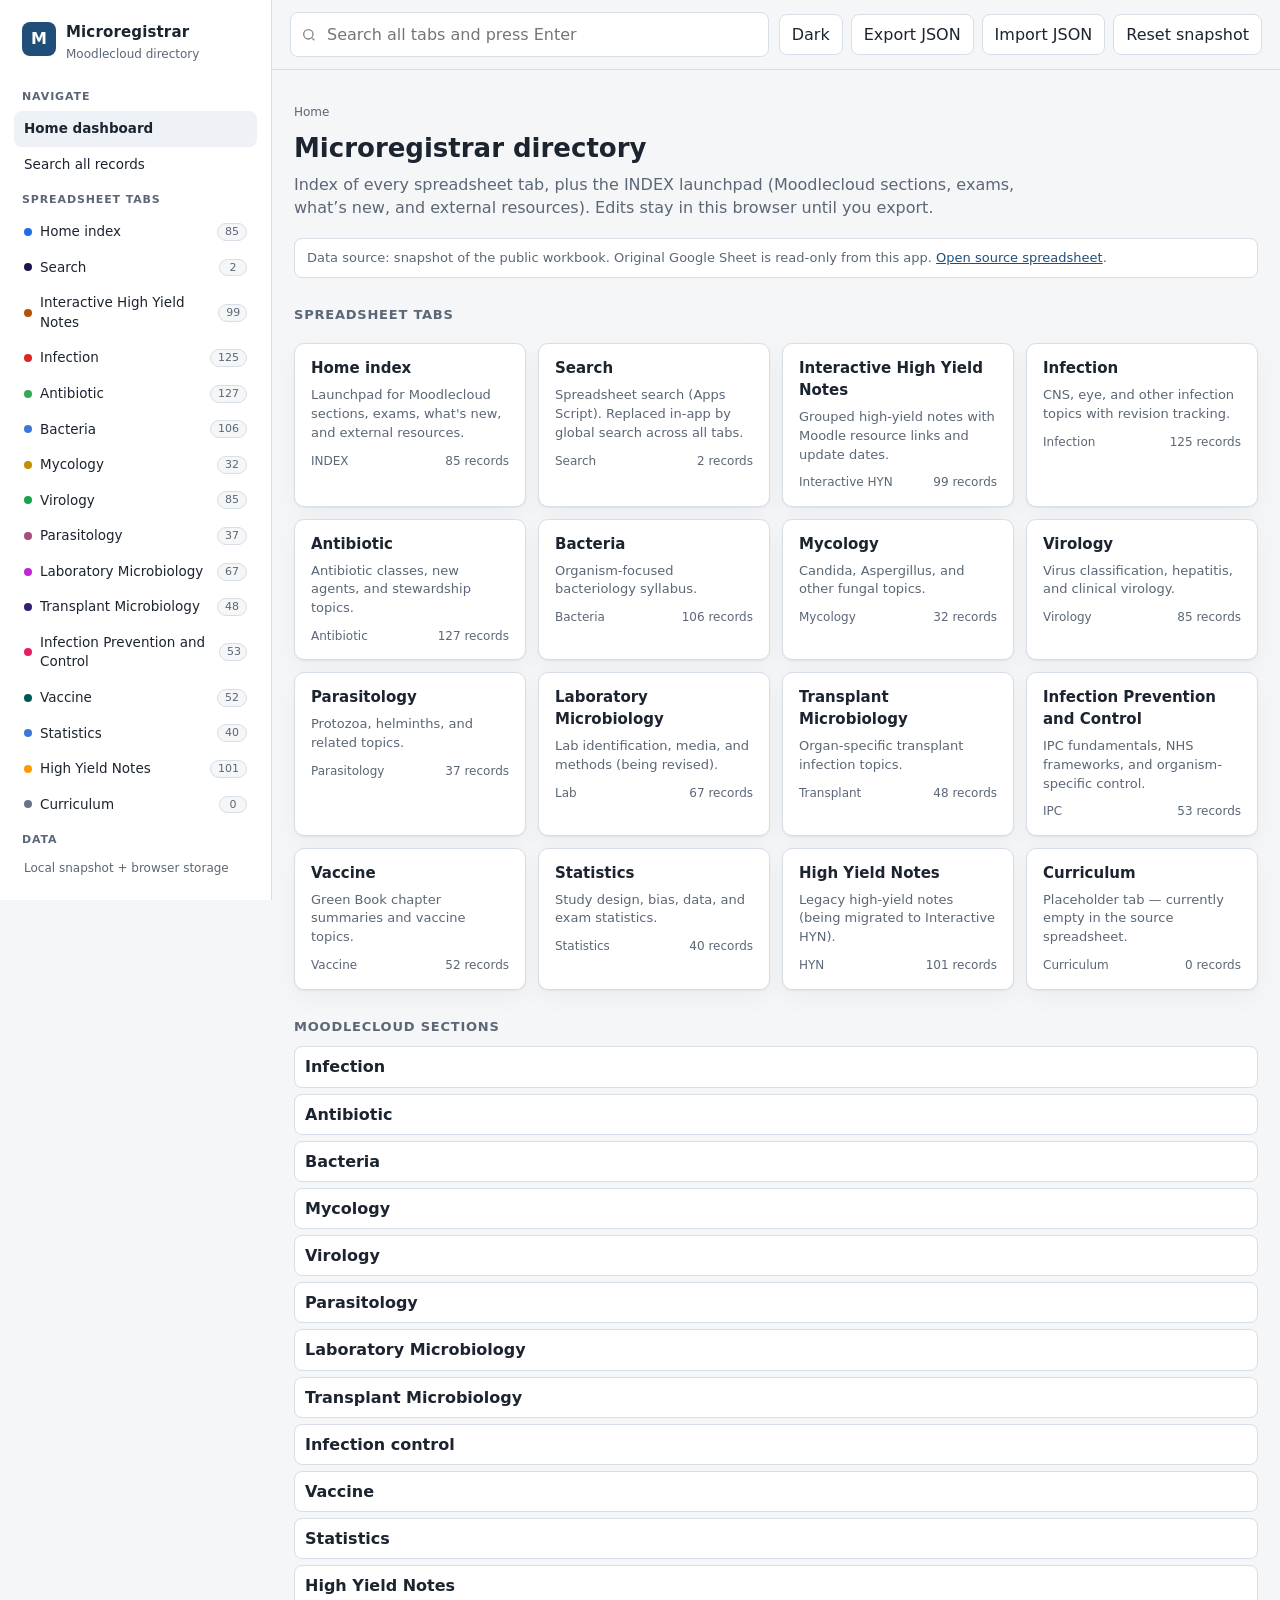
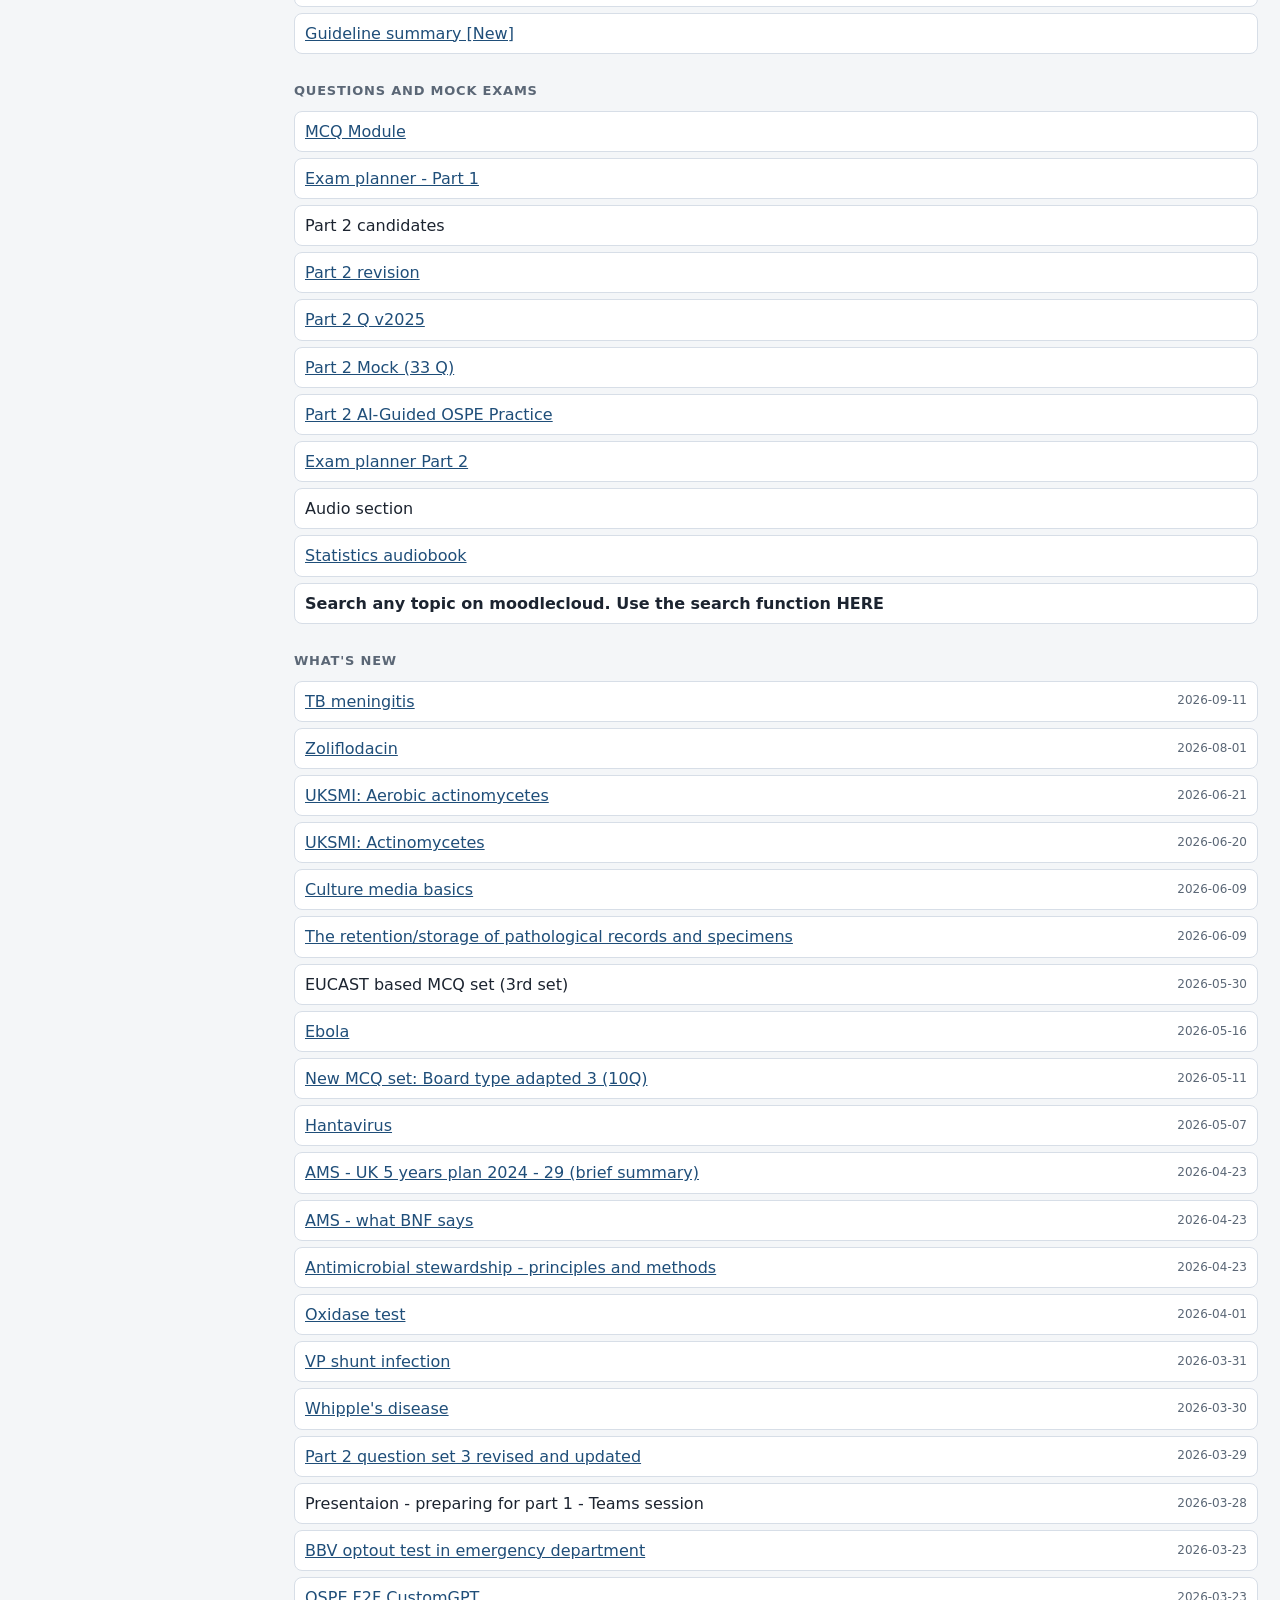
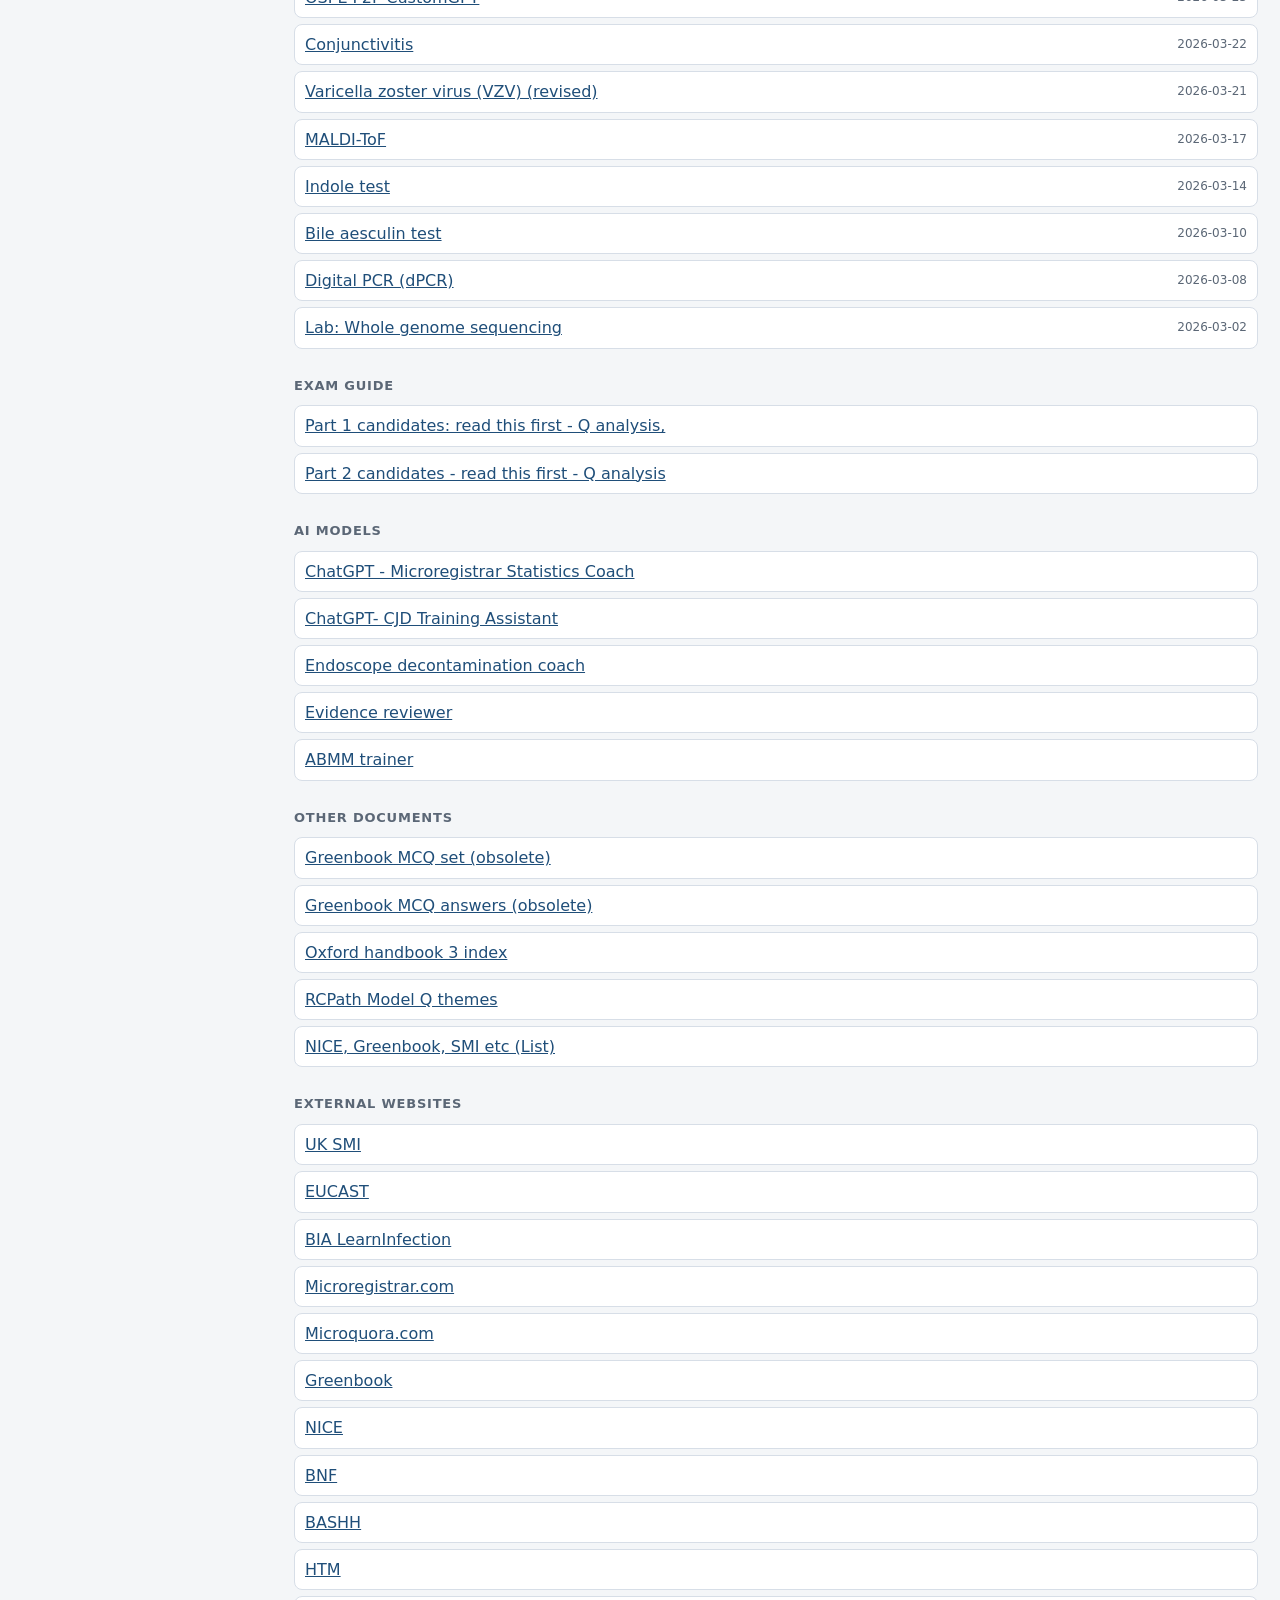
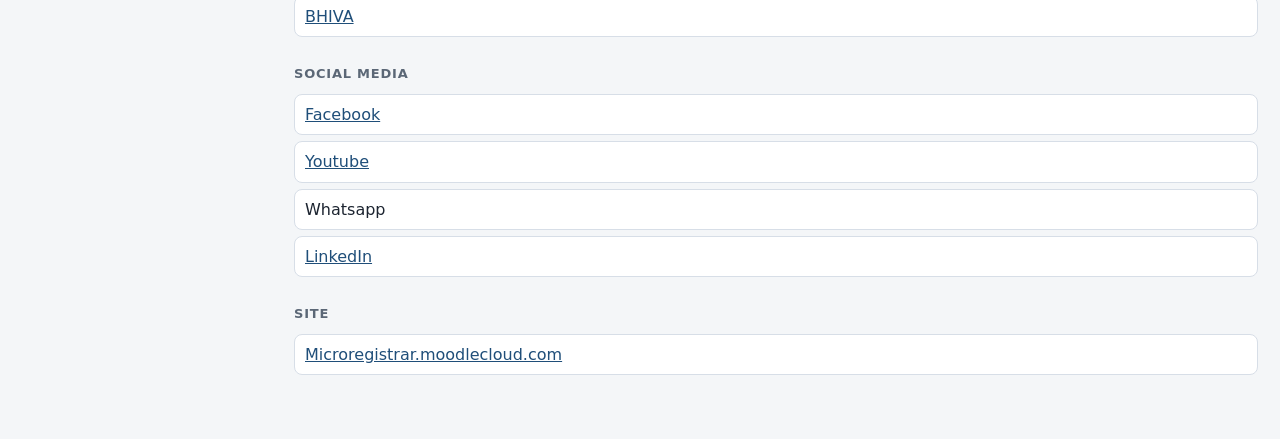
==== index.html @ b881b260 "Add static directory app from the Moodlecloud spreadsheet Snapshot all 16 public sheet tabs into loc" ====
<!DOCTYPE html>
<html lang="en">
<head>
  <meta charset="utf-8">
  <meta name="viewport" content="width=device-width, initial-scale=1">
  <title>Microregistrar directory</title>
  <link rel="stylesheet" href="assets/app.css">
</head>
<body>
  <div class="overlay" id="nav-overlay"></div>
  <div class="app">
    <aside class="sidebar" id="sidebar">
      <a class="brand" href="#/">
        <div class="brand-mark">M</div>
        <div>
          <h1>Microregistrar</h1>
          <p>Moodlecloud directory</p>
        </div>
      </a>
      <div class="nav-label">Navigate</div>
      <nav class="nav">
        <a href="#/">Home dashboard</a>
        <a href="#/search">Search all records</a>
      </nav>
      <div class="nav-label">Spreadsheet tabs</div>
      <nav class="nav" id="nav"></nav>
      <div class="nav-label">Data</div>
      <p class="small muted" style="padding:0 10px" id="source-label">Local snapshot</p>
    </aside>
    <div class="main">
      <header class="topbar">
        <button class="btn icon-btn menu-btn" id="menu-btn" type="button" aria-label="Open menu">Menu</button>
        <div class="search-wrap">
          <svg width="16" height="16" viewBox="0 0 24 24" fill="none" stroke="currentColor" stroke-width="2" aria-hidden="true"><circle cx="11" cy="11" r="7"/><path d="M20 20l-3-3"/></svg>
          <input id="global-search" type="search" placeholder="Search all tabs and press Enter">
        </div>
        <div class="top-actions">
          <button class="btn" id="theme-btn" type="button">Dark</button>
          <button class="btn" id="export-json" type="button">Export JSON</button>
          <button class="btn" id="import-json" type="button">Import JSON</button>
          <button class="btn" id="reset-data" type="button">Reset snapshot</button>
        </div>
      </header>
      <main class="content" id="view">
        <div class="state"><h3>Loading directory…</h3><p>Reading the local workbook snapshot.</p></div>
      </main>
    </div>
  </div>
  <div id="modal-root"></div>
  <div class="toast" id="toast" hidden></div>
  <input id="file-json" type="file" accept="application/json,.json" hidden>
  <input id="file-csv" type="file" accept="text/csv,.csv" hidden>

  <script>
    window.APP_CONFIG = {
      dataSource: "local",
      spreadsheetId: "1XzlEPyzUM3ljxjzMrxpXLH-Pu_xTlWGC8AtrlRzp5Zw",
      apiBase: ""
    };
  </script>
  <script src="data/workbook.js"></script>
  <script src="assets/data-layer.js"></script>
  <script src="assets/app.js"></script>
</body>
</html>
---- assets/app.css ----
:root {
  --bg: #f4f6f8;
  --surface: #ffffff;
  --surface-2: #eef2f6;
  --text: #1c2430;
  --muted: #5b6776;
  --border: #d7dee7;
  --accent: #1f4e79;
  --accent-2: #163a5c;
  --danger: #b42318;
  --ok: #176348;
  --shadow: 0 1px 2px rgba(16, 24, 40, 0.06), 0 8px 24px rgba(16, 24, 40, 0.04);
  --radius: 10px;
  --sidebar: 272px;
  --font: "Segoe UI", "Helvetica Neue", system-ui, -apple-system, sans-serif;
}

[data-theme="dark"] {
  --bg: #0f141a;
  --surface: #171e27;
  --surface-2: #202936;
  --text: #e8eef5;
  --muted: #9aa8b8;
  --border: #2c3848;
  --accent: #7eb6e6;
  --accent-2: #9ec7ec;
  --danger: #f97066;
  --ok: #75d0a6;
  --shadow: 0 1px 2px rgba(0, 0, 0, 0.35);
}

* { box-sizing: border-box; }
html, body { margin: 0; min-height: 100%; }
body {
  font-family: var(--font);
  background: var(--bg);
  color: var(--text);
  line-height: 1.45;
}

a { color: var(--accent); }
button, input, select, textarea { font: inherit; }

.app {
  display: grid;
  grid-template-columns: var(--sidebar) 1fr;
  min-height: 100vh;
}

.sidebar {
  background: var(--surface);
  border-right: 1px solid var(--border);
  padding: 18px 14px 28px;
  position: sticky;
  top: 0;
  height: 100vh;
  overflow: auto;
}

.brand {
  display: flex;
  gap: 10px;
  align-items: flex-start;
  padding: 4px 8px 16px;
  text-decoration: none;
  color: inherit;
}
.brand-mark {
  width: 34px;
  height: 34px;
  border-radius: 8px;
  background: var(--accent);
  color: #fff;
  display: grid;
  place-items: center;
  font-weight: 700;
  flex: none;
}
[data-theme="dark"] .brand-mark { color: #0f141a; }
.brand h1 { margin: 0; font-size: 15px; letter-spacing: 0.01em; }
.brand p { margin: 2px 0 0; font-size: 12px; color: var(--muted); }

.nav-label {
  margin: 10px 8px 6px;
  font-size: 11px;
  font-weight: 700;
  letter-spacing: 0.08em;
  text-transform: uppercase;
  color: var(--muted);
}

.nav a {
  display: flex;
  align-items: center;
  justify-content: space-between;
  gap: 8px;
  padding: 8px 10px;
  border-radius: 8px;
  text-decoration: none;
  color: inherit;
  font-size: 13.5px;
}
.nav a:hover { background: var(--surface-2); }
.nav a.active { background: var(--surface-2); font-weight: 650; }
.nav .count {
  color: var(--muted);
  font-size: 11px;
  background: var(--bg);
  border: 1px solid var(--border);
  border-radius: 999px;
  padding: 0 7px;
  min-width: 28px;
  text-align: center;
}
.dot {
  width: 8px;
  height: 8px;
  border-radius: 50%;
  flex: none;
  margin-right: 8px;
}

.main { min-width: 0; }
.topbar {
  position: sticky;
  top: 0;
  z-index: 20;
  background: color-mix(in srgb, var(--bg) 86%, transparent);
  backdrop-filter: blur(10px);
  border-bottom: 1px solid var(--border);
  display: flex;
  gap: 10px;
  align-items: center;
  padding: 12px 18px;
}
.search-wrap { flex: 1; min-width: 0; position: relative; }
.search-wrap input {
  width: 100%;
  border: 1px solid var(--border);
  background: var(--surface);
  color: inherit;
  border-radius: 8px;
  padding: 10px 12px 10px 36px;
}
.search-wrap svg {
  position: absolute;
  left: 11px;
  top: 50%;
  transform: translateY(-50%);
  opacity: 0.55;
}
.top-actions { display: flex; gap: 8px; flex-wrap: wrap; }

.btn {
  border: 1px solid var(--border);
  background: var(--surface);
  color: inherit;
  border-radius: 8px;
  padding: 8px 12px;
  cursor: pointer;
  text-decoration: none;
  display: inline-flex;
  align-items: center;
  gap: 6px;
  white-space: nowrap;
}
.btn:hover { background: var(--surface-2); }
.btn-primary { background: var(--accent); border-color: transparent; color: #fff; }
[data-theme="dark"] .btn-primary { color: #0f141a; }
.btn-primary:hover { background: var(--accent-2); }
.btn-danger { color: var(--danger); border-color: color-mix(in srgb, var(--danger) 35%, var(--border)); }
.btn-ghost { background: transparent; }
.icon-btn { padding: 8px; }

.content { padding: 22px 22px 64px; max-width: 1280px; }

.page-head { margin-bottom: 18px; }
.page-head h2 { margin: 0 0 6px; font-size: 26px; font-weight: 650; }
.lede { margin: 0; color: var(--muted); max-width: 72ch; }
.crumb { font-size: 12px; color: var(--muted); margin-bottom: 8px; }
.crumb a { color: inherit; }

.grid-cards {
  display: grid;
  grid-template-columns: repeat(auto-fill, minmax(230px, 1fr));
  gap: 12px;
  margin: 18px 0 28px;
}
.card {
  background: var(--surface);
  border: 1px solid var(--border);
  border-radius: var(--radius);
  box-shadow: var(--shadow);
  padding: 14px 16px;
  text-decoration: none;
  color: inherit;
  display: block;
}
.card:hover { border-color: color-mix(in srgb, var(--accent) 45%, var(--border)); }
.card h3 { margin: 0 0 6px; font-size: 15px; }
.card p { margin: 0; color: var(--muted); font-size: 13px; }
.card .meta { margin-top: 10px; font-size: 12px; color: var(--muted); display: flex; justify-content: space-between; }

.section-title {
  margin: 28px 0 10px;
  font-size: 13px;
  font-weight: 700;
  letter-spacing: 0.06em;
  text-transform: uppercase;
  color: var(--muted);
}

.link-list { display: grid; gap: 6px; }
.link-row {
  display: grid;
  grid-template-columns: 1fr auto;
  gap: 10px;
  align-items: center;
  background: var(--surface);
  border: 1px solid var(--border);
  border-radius: 8px;
  padding: 8px 10px;
}
.link-row a.title { color: inherit; text-decoration: none; font-weight: 600; }
.link-row a.title:hover { color: var(--accent); }
.muted { color: var(--muted); }
.small { font-size: 12px; }

.toolbar {
  display: flex;
  flex-wrap: wrap;
  gap: 8px;
  align-items: center;
  margin-bottom: 12px;
}
.toolbar select, .toolbar input[type="search"] {
  border: 1px solid var(--border);
  background: var(--surface);
  color: inherit;
  border-radius: 8px;
  padding: 8px 10px;
}

.table-wrap {
  background: var(--surface);
  border: 1px solid var(--border);
  border-radius: var(--radius);
  overflow: auto;
  box-shadow: var(--shadow);
}
table { width: 100%; border-collapse: collapse; min-width: 640px; }
th, td { padding: 9px 12px; border-bottom: 1px solid var(--border); text-align: left; vertical-align: top; font-size: 13.5px; }
th {
  position: sticky;
  top: 0;
  background: var(--surface-2);
  font-size: 12px;
  letter-spacing: 0.02em;
  cursor: pointer;
  white-space: nowrap;
}
tr:last-child td { border-bottom: 0; }
tr.section-row td { background: color-mix(in srgb, var(--surface-2) 80%, var(--surface)); font-weight: 650; }
.actions { display: flex; gap: 6px; white-space: nowrap; }
.ext-link { overflow-wrap: anywhere; }

.state {
  padding: 40px 16px;
  text-align: center;
  color: var(--muted);
}
.state h3 { margin: 0 0 8px; color: var(--text); }
.banner {
  border: 1px solid var(--border);
  background: var(--surface);
  border-radius: 8px;
  padding: 10px 12px;
  margin-bottom: 14px;
  font-size: 13px;
}
.banner.error { border-color: color-mix(in srgb, var(--danger) 40%, var(--border)); color: var(--danger); }
.banner.warn { color: var(--muted); }

.modal-backdrop {
  position: fixed;
  inset: 0;
  background: rgba(15, 20, 26, 0.45);
  display: grid;
  place-items: center;
  padding: 18px;
  z-index: 50;
}
.modal {
  background: var(--surface);
  color: var(--text);
  width: min(640px, 100%);
  max-height: 90vh;
  overflow: auto;
  border-radius: 12px;
  border: 1px solid var(--border);
  box-shadow: var(--shadow);
  padding: 18px;
}
.modal h3 { margin: 0 0 12px; }
.form-grid { display: grid; gap: 12px; }
label span { display: block; font-size: 12px; font-weight: 650; margin-bottom: 4px; }
input[type="text"], input[type="url"], input[type="date"], select, textarea {
  width: 100%;
  border: 1px solid var(--border);
  background: var(--bg);
  color: inherit;
  border-radius: 8px;
  padding: 8px 10px;
}
.check { display: flex; align-items: center; gap: 8px; }
.modal-actions { display: flex; justify-content: flex-end; gap: 8px; margin-top: 16px; }

.toast {
  position: fixed;
  right: 16px;
  bottom: 16px;
  background: var(--text);
  color: var(--bg);
  padding: 10px 14px;
  border-radius: 8px;
  z-index: 60;
  font-size: 13px;
}

.menu-btn { display: none; }
.overlay { display: none; }

@media (max-width: 900px) {
  .app { grid-template-columns: 1fr; }
  .sidebar {
    position: fixed;
    z-index: 40;
    transform: translateX(-110%);
    transition: transform 0.2s ease;
    width: min(86vw, var(--sidebar));
  }
  .sidebar.open { transform: none; }
  .menu-btn { display: inline-flex; }
  .overlay.show {
    display: block;
    position: fixed;
    inset: 0;
    background: rgba(0, 0, 0, 0.35);
    z-index: 30;
  }
  .content { padding: 16px 14px 48px; }
  .link-row { grid-template-columns: 1fr; }
}
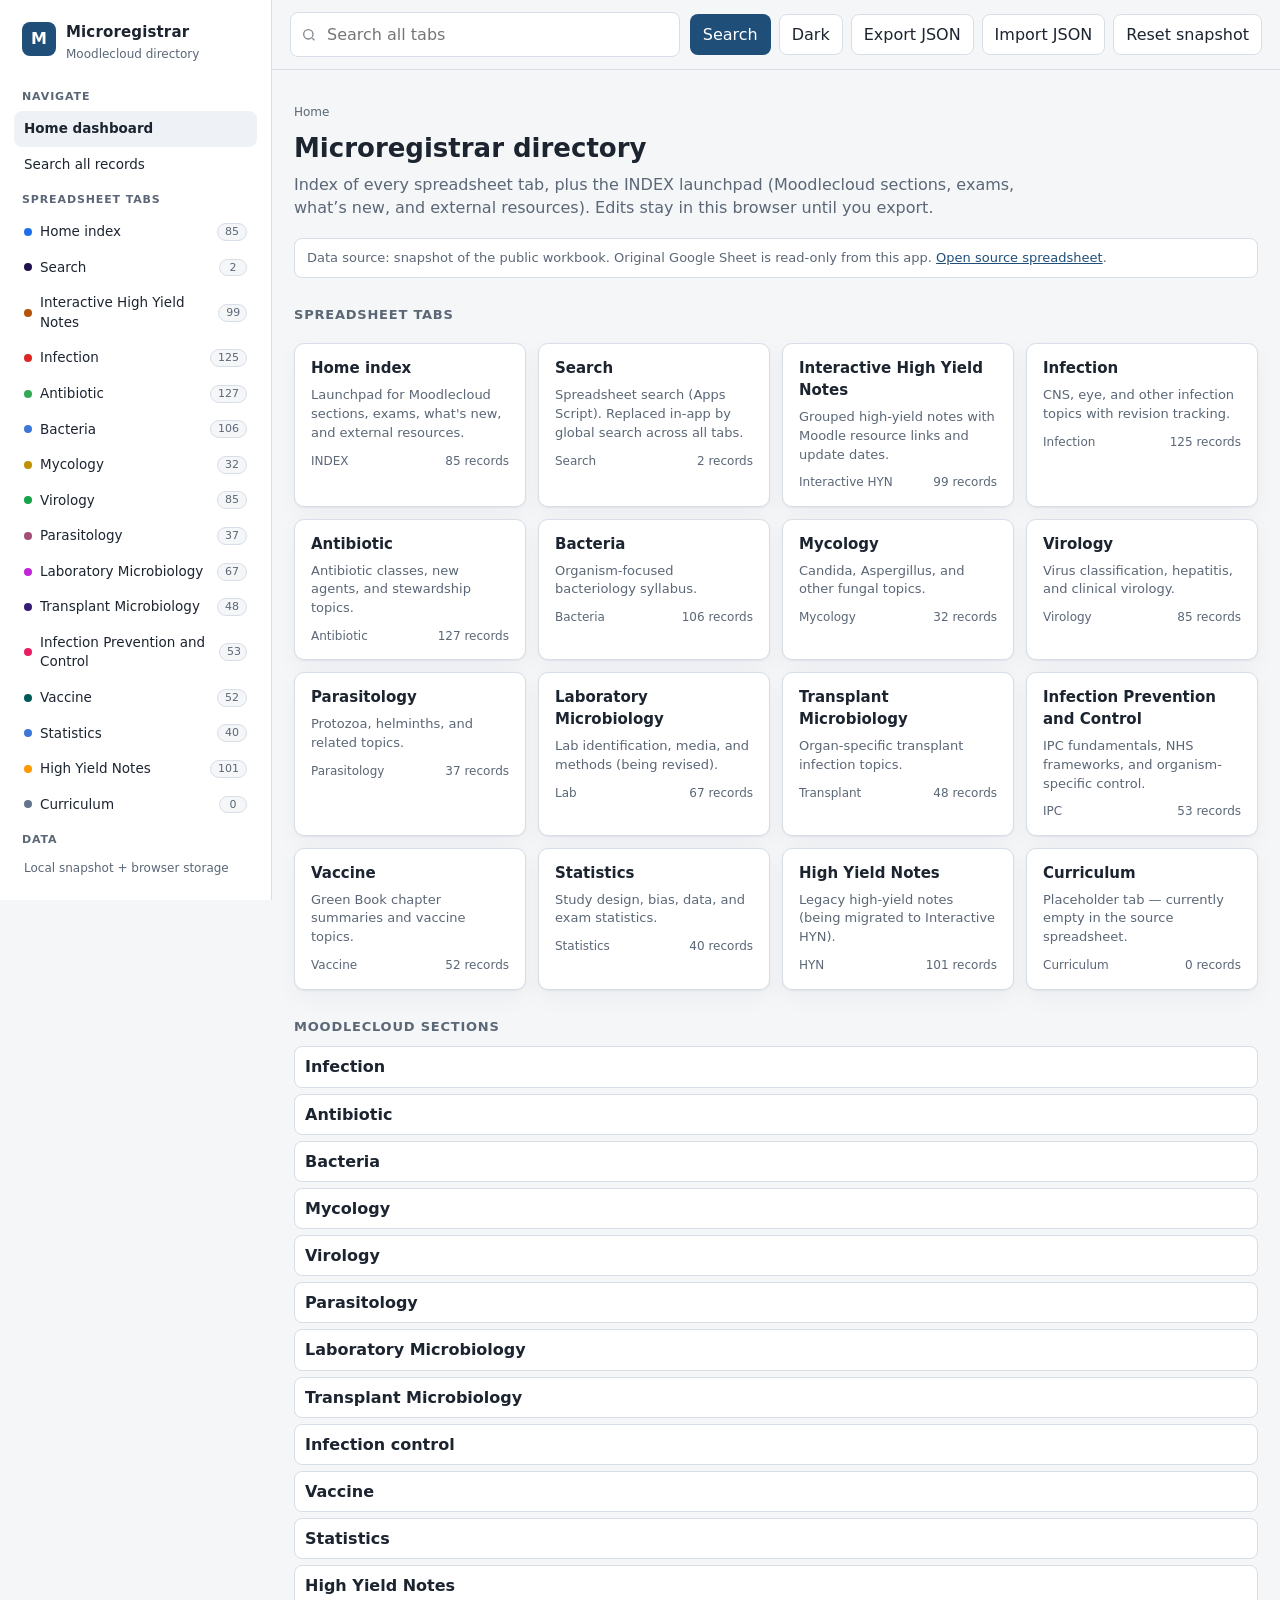
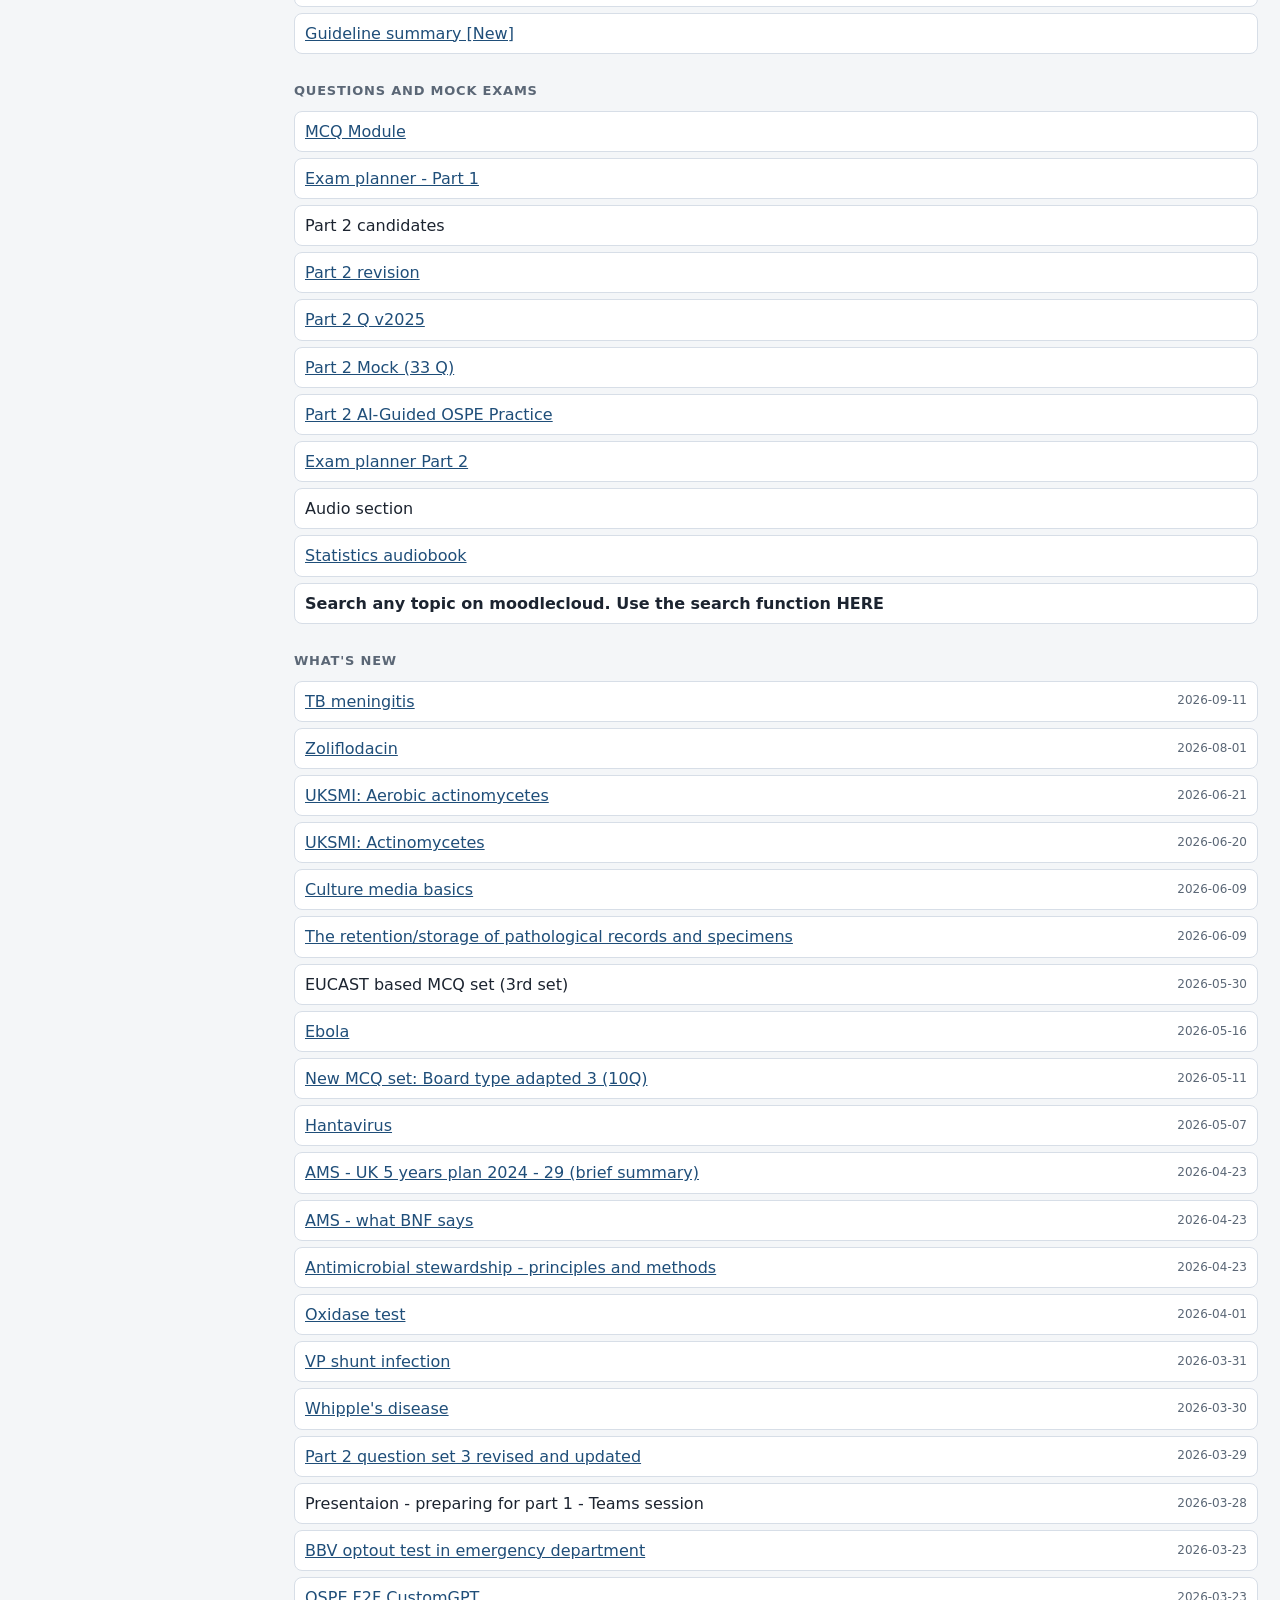
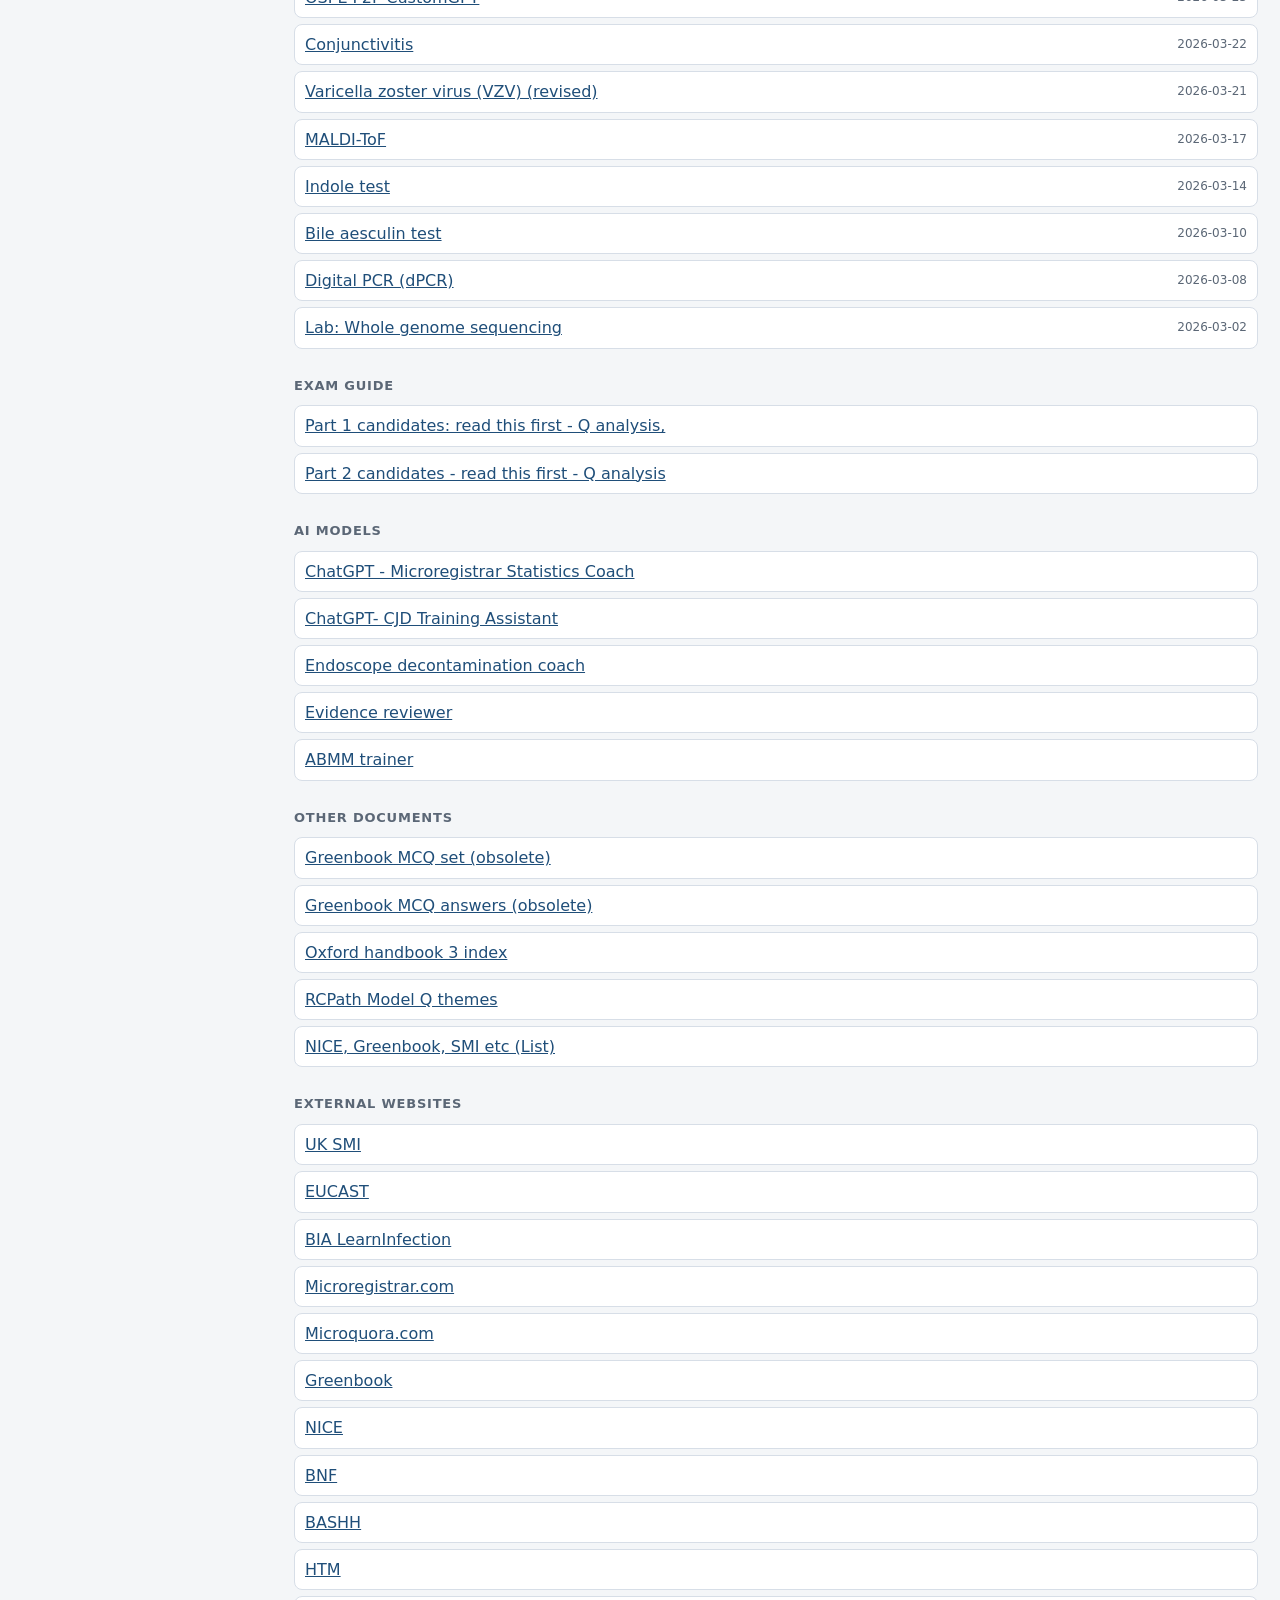
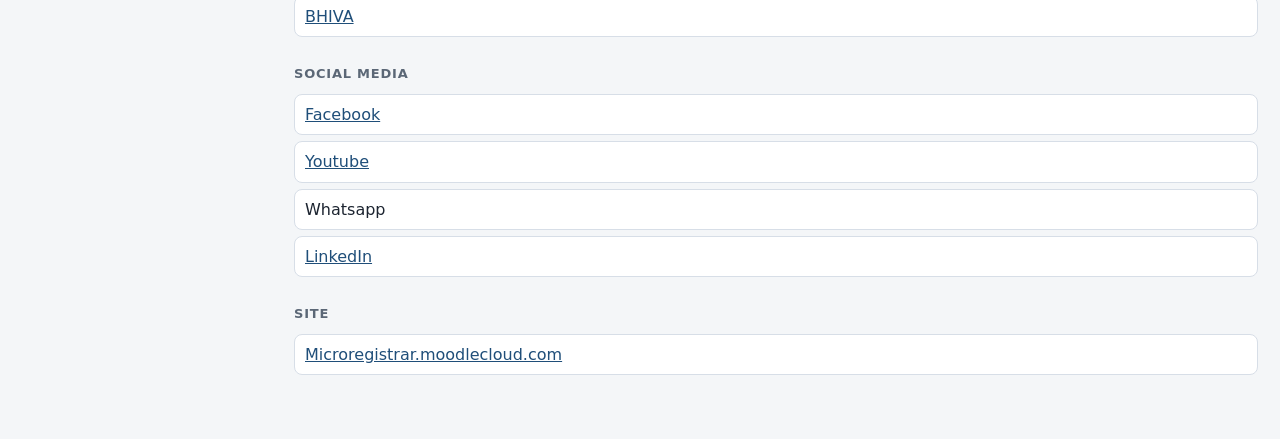
==== commit 60cb6b87: "Add an explicit search button and stable in-page search routing Keeps global search usable on mobile" ====
--- a/index.html
+++ b/index.html
@@ -32,9 +32,10 @@
         <button class="btn icon-btn menu-btn" id="menu-btn" type="button" aria-label="Open menu">Menu</button>
         <div class="search-wrap">
           <svg width="16" height="16" viewBox="0 0 24 24" fill="none" stroke="currentColor" stroke-width="2" aria-hidden="true"><circle cx="11" cy="11" r="7"/><path d="M20 20l-3-3"/></svg>
-          <input id="global-search" type="search" placeholder="Search all tabs and press Enter">
+          <input id="global-search" type="search" placeholder="Search all tabs" aria-label="Search all records">
         </div>
         <div class="top-actions">
+          <button class="btn btn-primary" id="search-btn" type="button">Search</button>
           <button class="btn" id="theme-btn" type="button">Dark</button>
           <button class="btn" id="export-json" type="button">Export JSON</button>
           <button class="btn" id="import-json" type="button">Import JSON</button>
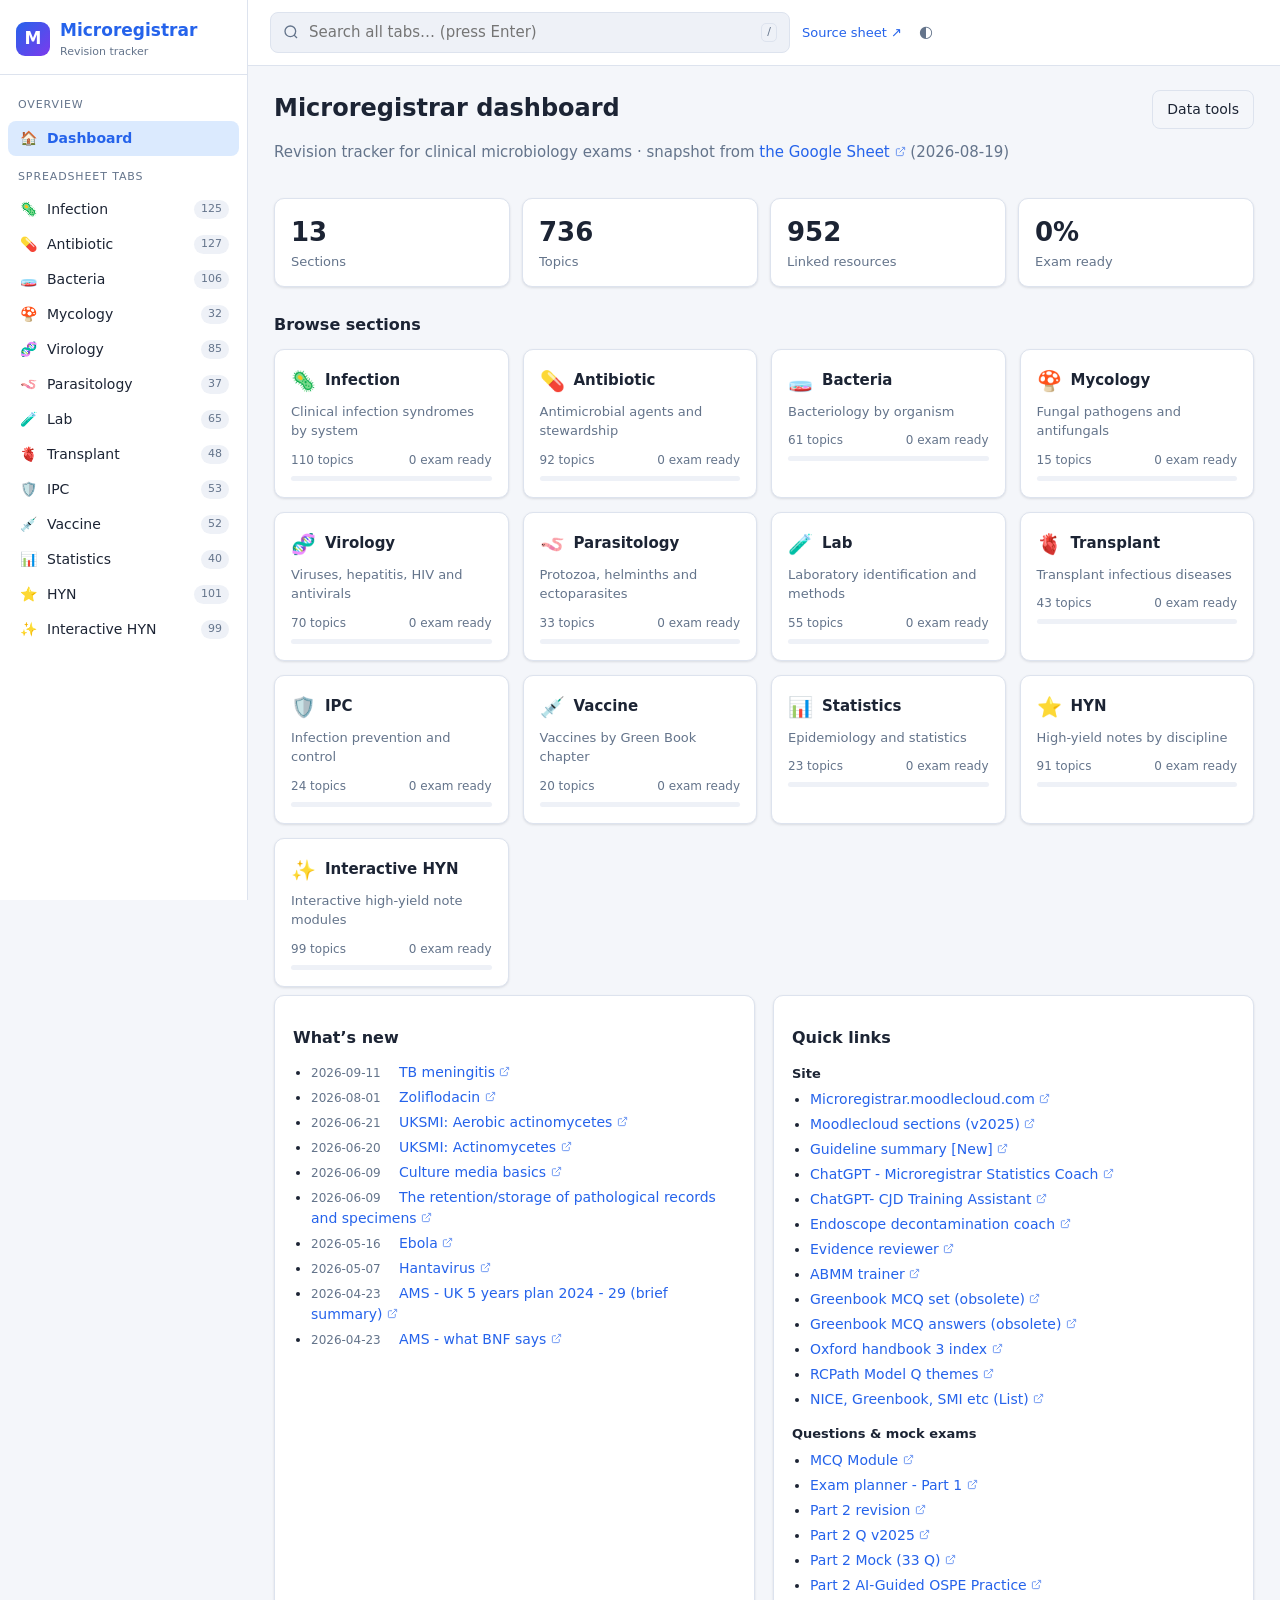
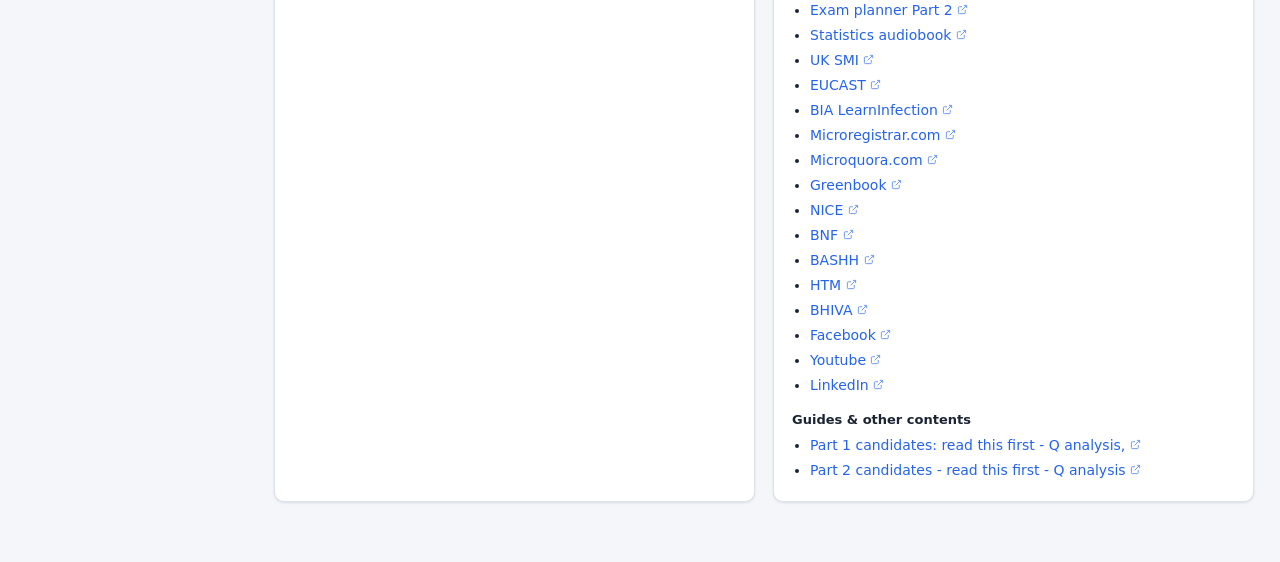
==== commit 364a0dc1: "Build Microregistrar admin web app from Google Sheet snapshot Co-authored-by: Suryabrata Banerjee <d" ====
--- a/index.html
+++ b/index.html
@@ -1,66 +1,65 @@
 <!DOCTYPE html>
 <html lang="en">
 <head>
-  <meta charset="utf-8">
-  <meta name="viewport" content="width=device-width, initial-scale=1">
-  <title>Microregistrar directory</title>
-  <link rel="stylesheet" href="assets/app.css">
+  <meta charset="UTF-8">
+  <meta name="viewport" content="width=device-width, initial-scale=1.0">
+  <title>Microregistrar — Revision Tracker</title>
+  <meta name="description" content="Admin dashboard for the Microregistrar clinical microbiology revision spreadsheet.">
+  <link rel="icon" href="data:image/svg+xml,<svg xmlns='http://www.w3.org/2000/svg' viewBox='0 0 100 100'><text y='.9em' font-size='90'>🦠</text></svg>">
+  <link rel="stylesheet" href="assets/styles.css">
 </head>
 <body>
-  <div class="overlay" id="nav-overlay"></div>
   <div class="app">
     <aside class="sidebar" id="sidebar">
       <a class="brand" href="#/">
-        <div class="brand-mark">M</div>
-        <div>
-          <h1>Microregistrar</h1>
-          <p>Moodlecloud directory</p>
+        <span class="brand-logo">M</span>
+        <span>Microregistrar<small>Revision tracker</small></span>
+      </a>
+      <nav class="nav">
+        <div class="nav-title">Overview</div>
+        <a class="nav-link" href="#/"><span class="nav-ico">🏠</span>Dashboard</a>
+        <div class="nav-title">Spreadsheet tabs</div>
+        <div id="nav-tabs"><!-- populated from data --></div>
+      </nav>
+    </aside>
+
+    <div class="content">
+      <header class="topbar">
+        <button class="icon-btn" id="btn-menu" aria-label="Toggle menu">
+          <svg viewBox="0 0 24 24" width="20" height="20" fill="none" stroke="currentColor" stroke-width="2"><path d="M3 6h18M3 12h18M3 18h18"/></svg>
+        </button>
+        <div class="search-wrap">
+          <svg viewBox="0 0 24 24" width="16" height="16" fill="none" stroke="currentColor" stroke-width="2"><circle cx="11" cy="11" r="8"/><path d="m21 21-4.3-4.3"/></svg>
+          <input id="global-search" type="search" placeholder="Search all tabs… (press Enter)" aria-label="Search all records">
+          <span class="kbd-hint">/</span>
         </div>
-      </a>
-      <div class="nav-label">Navigate</div>
-      <nav class="nav">
-        <a href="#/">Home dashboard</a>
-        <a href="#/search">Search all records</a>
-      </nav>
-      <div class="nav-label">Spreadsheet tabs</div>
-      <nav class="nav" id="nav"></nav>
-      <div class="nav-label">Data</div>
-      <p class="small muted" style="padding:0 10px" id="source-label">Local snapshot</p>
-    </aside>
-    <div class="main">
-      <header class="topbar">
-        <button class="btn icon-btn menu-btn" id="menu-btn" type="button" aria-label="Open menu">Menu</button>
-        <div class="search-wrap">
-          <svg width="16" height="16" viewBox="0 0 24 24" fill="none" stroke="currentColor" stroke-width="2" aria-hidden="true"><circle cx="11" cy="11" r="7"/><path d="M20 20l-3-3"/></svg>
-          <input id="global-search" type="search" placeholder="Search all tabs" aria-label="Search all records">
-        </div>
-        <div class="top-actions">
-          <button class="btn btn-primary" id="search-btn" type="button">Search</button>
-          <button class="btn" id="theme-btn" type="button">Dark</button>
-          <button class="btn" id="export-json" type="button">Export JSON</button>
-          <button class="btn" id="import-json" type="button">Import JSON</button>
-          <button class="btn" id="reset-data" type="button">Reset snapshot</button>
-        </div>
+        <a class="sheet-link" href="https://docs.google.com/spreadsheets/d/1XzlEPyzUM3ljxjzMrxpXLH-Pu_xTlWGC8AtrlRzp5Zw/edit"
+           target="_blank" rel="noopener noreferrer">Source sheet ↗</a>
+        <button class="icon-btn" id="theme-toggle" aria-label="Toggle dark mode" title="Toggle dark mode">◐</button>
       </header>
-      <main class="content" id="view">
-        <div class="state"><h3>Loading directory…</h3><p>Reading the local workbook snapshot.</p></div>
+
+      <main id="main">
+        <div class="state-box"><div class="spinner"></div><p>Loading…</p></div>
       </main>
     </div>
   </div>
-  <div id="modal-root"></div>
-  <div class="toast" id="toast" hidden></div>
-  <input id="file-json" type="file" accept="application/json,.json" hidden>
-  <input id="file-csv" type="file" accept="text/csv,.csv" hidden>
 
-  <script>
-    window.APP_CONFIG = {
-      dataSource: "local",
-      spreadsheetId: "1XzlEPyzUM3ljxjzMrxpXLH-Pu_xTlWGC8AtrlRzp5Zw",
-      apiBase: ""
-    };
-  </script>
-  <script src="data/workbook.js"></script>
-  <script src="assets/data-layer.js"></script>
+  <div class="modal-backdrop" id="modal-backdrop">
+    <div class="modal" role="dialog" aria-modal="true" aria-labelledby="modal-title">
+      <div class="modal-head">
+        <h2 id="modal-title"></h2>
+        <button class="icon-btn" data-close aria-label="Close dialog">
+          <svg viewBox="0 0 24 24" width="18" height="18" fill="none" stroke="currentColor" stroke-width="2"><path d="M18 6 6 18M6 6l12 12"/></svg>
+        </button>
+      </div>
+      <div class="modal-body" id="modal-body"></div>
+    </div>
+  </div>
+
+  <div id="toasts" aria-live="polite"></div>
+
+  <script src="assets/data.js"></script>
+  <script src="assets/store.js"></script>
   <script src="assets/app.js"></script>
 </body>
 </html>
--- a/assets/styles.css
+++ b/assets/styles.css
@@ -0,0 +1,350 @@
+/* Microregistrar admin UI — plain CSS, light/dark via [data-theme] tokens. */
+
+:root {
+  --bg: #f4f6fa;
+  --surface: #ffffff;
+  --surface-2: #eef1f7;
+  --border: #dde3ee;
+  --text: #1c2434;
+  --text-muted: #64748b;
+  --accent: #2563eb;
+  --accent-soft: #dbeafe;
+  --danger: #dc2626;
+  --danger-soft: #fee2e2;
+  --ok: #16a34a;
+  --ok-soft: #dcfce7;
+  --warn: #d97706;
+  --warn-soft: #fef3c7;
+  --shadow: 0 1px 3px rgba(16, 24, 40, .08), 0 1px 2px rgba(16, 24, 40, .04);
+  --radius: 10px;
+  --sidebar-w: 248px;
+}
+
+[data-theme="dark"] {
+  --bg: #0f1522;
+  --surface: #171f31;
+  --surface-2: #1f2940;
+  --border: #2b3650;
+  --text: #e5eaf3;
+  --text-muted: #93a0b4;
+  --accent: #60a5fa;
+  --accent-soft: #1e3a8a55;
+  --danger: #f87171;
+  --danger-soft: #7f1d1d55;
+  --ok: #4ade80;
+  --ok-soft: #14532d55;
+  --warn: #fbbf24;
+  --warn-soft: #78350f55;
+  --shadow: 0 1px 3px rgba(0, 0, 0, .4);
+}
+
+* { box-sizing: border-box; }
+html, body { height: 100%; }
+body {
+  margin: 0;
+  font: 15px/1.5 system-ui, -apple-system, "Segoe UI", Roboto, sans-serif;
+  background: var(--bg);
+  color: var(--text);
+  transition: background .2s, color .2s;
+}
+a { color: var(--accent); text-decoration: none; }
+a:hover { text-decoration: underline; }
+
+/* ---------- layout ---------- */
+.app { display: flex; min-height: 100vh; }
+
+.sidebar {
+  width: var(--sidebar-w);
+  flex-shrink: 0;
+  background: var(--surface);
+  border-right: 1px solid var(--border);
+  display: flex;
+  flex-direction: column;
+  position: sticky;
+  top: 0;
+  height: 100vh;
+  overflow-y: auto;
+}
+.brand {
+  display: flex; align-items: center; gap: 10px;
+  padding: 18px 16px 14px;
+  font-weight: 700; font-size: 17px;
+  border-bottom: 1px solid var(--border);
+}
+.brand-logo {
+  width: 34px; height: 34px; border-radius: 9px;
+  background: linear-gradient(135deg, var(--accent), #7c3aed);
+  color: #fff; display: grid; place-items: center;
+  font-size: 17px;
+}
+.brand small { display: block; font-weight: 400; font-size: 11px; color: var(--text-muted); }
+
+.nav { padding: 10px 8px 20px; display: flex; flex-direction: column; gap: 1px; }
+.nav-title {
+  font-size: 11px; text-transform: uppercase; letter-spacing: .08em;
+  color: var(--text-muted); padding: 12px 10px 6px;
+}
+.nav-link {
+  display: flex; align-items: center; gap: 9px;
+  padding: 7px 10px; border-radius: 8px;
+  color: var(--text); font-size: 14px;
+}
+.nav-link:hover { background: var(--surface-2); text-decoration: none; }
+.nav-link.active { background: var(--accent-soft); color: var(--accent); font-weight: 600; }
+.nav-ico { width: 20px; text-align: center; }
+.nav-count {
+  margin-left: auto; font-size: 11px; color: var(--text-muted);
+  background: var(--surface-2); border-radius: 20px; padding: 1px 7px;
+}
+.nav-link.active .nav-count { background: transparent; color: inherit; }
+
+.content { flex: 1; display: flex; flex-direction: column; min-width: 0; }
+
+.topbar {
+  display: flex; align-items: center; gap: 12px;
+  padding: 12px 22px;
+  background: var(--surface);
+  border-bottom: 1px solid var(--border);
+  position: sticky; top: 0; z-index: 20;
+}
+#btn-menu { display: none; }
+.search-wrap {
+  flex: 1; max-width: 520px;
+  display: flex; align-items: center; gap: 8px;
+  background: var(--surface-2);
+  border: 1px solid var(--border);
+  border-radius: 8px; padding: 7px 12px;
+  color: var(--text-muted);
+}
+.search-wrap:focus-within { border-color: var(--accent); }
+.search-wrap input {
+  flex: 1; border: 0; background: transparent; outline: 0;
+  font: inherit; color: var(--text);
+}
+.kbd-hint {
+  font-size: 11px; border: 1px solid var(--border); border-radius: 5px;
+  padding: 0 5px; color: var(--text-muted);
+}
+.sheet-link { font-size: 13px; white-space: nowrap; }
+
+#main { flex: 1; padding: 24px 26px 60px; max-width: 1200px; width: 100%; margin: 0 auto; }
+
+/* ---------- page chrome ---------- */
+.page-head {
+  display: flex; align-items: flex-start; justify-content: space-between;
+  gap: 16px; margin-bottom: 20px; flex-wrap: wrap;
+}
+.page-head h1 { margin: 0 0 4px; font-size: 24px; }
+.page-head-actions { display: flex; gap: 8px; flex-shrink: 0; }
+.crumbs { font-size: 13px; color: var(--text-muted); margin-bottom: 4px; }
+.muted { color: var(--text-muted); }
+.section-title { font-size: 16px; margin: 26px 0 12px; }
+.section-title a { color: inherit; }
+
+/* ---------- buttons ---------- */
+.btn {
+  display: inline-flex; align-items: center; gap: 6px;
+  font: inherit; font-size: 14px; font-weight: 500;
+  padding: 8px 14px; border-radius: 8px;
+  border: 1px solid var(--border);
+  background: var(--surface); color: var(--text);
+  cursor: pointer;
+}
+.btn:hover { background: var(--surface-2); }
+.btn.primary { background: var(--accent); border-color: var(--accent); color: #fff; }
+.btn.primary:hover { filter: brightness(1.08); }
+.btn.ghost { background: transparent; }
+.btn.danger { background: var(--danger); border-color: var(--danger); color: #fff; }
+.icon-btn {
+  border: 0; background: transparent; color: var(--text-muted);
+  padding: 5px; border-radius: 6px; cursor: pointer; line-height: 0;
+}
+.icon-btn:hover { background: var(--surface-2); color: var(--text); }
+.act-del:hover { color: var(--danger); }
+#theme-toggle { font-size: 16px; }
+
+/* ---------- dashboard ---------- */
+.stat-row {
+  display: grid; grid-template-columns: repeat(auto-fit, minmax(150px, 1fr));
+  gap: 12px;
+}
+.stat {
+  background: var(--surface); border: 1px solid var(--border);
+  border-radius: var(--radius); padding: 14px 16px; box-shadow: var(--shadow);
+}
+.stat-value { font-size: 26px; font-weight: 700; }
+.stat-label { font-size: 13px; color: var(--text-muted); }
+
+.card-grid {
+  display: grid; grid-template-columns: repeat(auto-fill, minmax(230px, 1fr));
+  gap: 14px;
+}
+.tab-card {
+  display: block; background: var(--surface);
+  border: 1px solid var(--border); border-radius: var(--radius);
+  padding: 16px; box-shadow: var(--shadow);
+  color: var(--text); transition: transform .12s, border-color .12s;
+}
+.tab-card:hover { text-decoration: none; transform: translateY(-2px); border-color: var(--accent); }
+.tab-card-head { display: flex; align-items: center; gap: 9px; margin-bottom: 6px; }
+.tab-card h3 { margin: 0; font-size: 15px; }
+.tab-ico { font-size: 20px; }
+.tab-card p { margin: 0 0 10px; font-size: 13px; color: var(--text-muted); }
+.tab-card-meta {
+  display: flex; justify-content: space-between;
+  font-size: 12px; color: var(--text-muted); margin-bottom: 7px;
+}
+.progress { height: 5px; border-radius: 4px; background: var(--surface-2); overflow: hidden; }
+.progress-fill { height: 100%; background: var(--ok); border-radius: 4px; }
+
+.dash-cols { display: grid; grid-template-columns: 1fr 1fr; gap: 18px; margin-top: 8px; }
+.panel {
+  background: var(--surface); border: 1px solid var(--border);
+  border-radius: var(--radius); padding: 4px 18px 16px; box-shadow: var(--shadow);
+}
+.ql-group h4 { margin: 14px 0 6px; font-size: 13px; }
+.ql-group ul, .news-list { margin: 0; padding-left: 18px; font-size: 14px; }
+.ql-group li, .news-list li { margin: 4px 0; }
+.news-date {
+  display: inline-block; min-width: 88px;
+  font-size: 12px; color: var(--text-muted); font-variant-numeric: tabular-nums;
+}
+
+/* ---------- toolbar + table ---------- */
+.toolbar { display: flex; gap: 10px; flex-wrap: wrap; margin-bottom: 14px; }
+.toolbar .search-wrap { min-width: 220px; }
+.toolbar select, .form-grid input, .form-grid select {
+  font: inherit; font-size: 14px;
+  padding: 8px 10px; border-radius: 8px;
+  border: 1px solid var(--border);
+  background: var(--surface); color: var(--text);
+}
+.toolbar select:focus, .form-grid input:focus, .form-grid select:focus {
+  outline: 2px solid var(--accent-soft); border-color: var(--accent);
+}
+
+.table-wrap {
+  background: var(--surface); border: 1px solid var(--border);
+  border-radius: var(--radius); overflow-x: auto; box-shadow: var(--shadow);
+}
+.data-table { width: 100%; border-collapse: collapse; font-size: 14px; }
+.data-table th {
+  text-align: left; font-size: 12px; text-transform: uppercase; letter-spacing: .05em;
+  color: var(--text-muted); padding: 10px 12px;
+  border-bottom: 1px solid var(--border);
+  background: var(--surface-2);
+  position: sticky; top: 0;
+}
+.data-table td { padding: 8px 12px; border-bottom: 1px solid var(--border); vertical-align: middle; }
+.data-table tbody tr:last-child td { border-bottom: 0; }
+.data-table tbody tr:hover { background: var(--surface-2); }
+.row-section td {
+  background: var(--surface-2); font-weight: 600; font-size: 13px;
+  padding-top: 10px; padding-bottom: 10px;
+}
+.row-section .section-link { color: var(--text); }
+.col-topic { min-width: 260px; }
+.col-rev { text-align: center; width: 54px; }
+.col-actions { text-align: right; white-space: nowrap; width: 76px; }
+.col-date { white-space: nowrap; font-variant-numeric: tabular-nums; }
+.table-count { font-size: 12px; margin: 8px 4px; }
+.chk { width: 16px; height: 16px; accent-color: var(--accent); cursor: pointer; }
+
+.btn-link {
+  display: inline-flex; align-items: center; gap: 4px;
+  font-size: 13px; padding: 3px 9px; border-radius: 6px;
+  background: var(--accent-soft); color: var(--accent);
+}
+.btn-link:hover { text-decoration: none; filter: brightness(.96); }
+.ico-ext { vertical-align: baseline; opacity: .7; }
+
+.badge {
+  display: inline-block; font-size: 12px; font-weight: 500;
+  padding: 2px 9px; border-radius: 20px; white-space: nowrap;
+}
+.badge-ready { background: var(--ok-soft); color: var(--ok); }
+.badge-revise { background: var(--warn-soft); color: var(--warn); }
+.badge-notconf { background: var(--danger-soft); color: var(--danger); }
+.badge-none { background: var(--surface-2); color: var(--text-muted); }
+
+/* ---------- search results ---------- */
+.search-group { margin-bottom: 16px; }
+.result-list { list-style: none; margin: 0; padding: 0; }
+.result-list li { padding: 9px 2px; border-bottom: 1px solid var(--border); }
+.result-list li:last-child { border-bottom: 0; }
+.result-topic { font-weight: 500; }
+.result-meta { font-size: 13px; color: var(--text-muted); margin-top: 2px; }
+
+/* ---------- states ---------- */
+.state-box {
+  text-align: center; padding: 60px 20px; color: var(--text-muted);
+  background: var(--surface); border: 1px dashed var(--border); border-radius: var(--radius);
+}
+.state-box h2, .state-box h3 { color: var(--text); margin: 8px 0 4px; }
+.state-box.error { border-color: var(--danger); }
+.empty-art { font-size: 40px; }
+.spinner {
+  width: 34px; height: 34px; margin: 0 auto 12px;
+  border: 3px solid var(--surface-2); border-top-color: var(--accent);
+  border-radius: 50%; animation: spin .8s linear infinite;
+}
+@keyframes spin { to { transform: rotate(360deg); } }
+
+/* ---------- modal ---------- */
+.modal-backdrop {
+  position: fixed; inset: 0; z-index: 50;
+  background: rgba(10, 15, 30, .5);
+  display: none; align-items: flex-start; justify-content: center;
+  padding: 8vh 16px 16px;
+}
+.modal-backdrop.show { display: flex; }
+.modal {
+  background: var(--surface); color: var(--text);
+  border-radius: 14px; box-shadow: 0 20px 60px rgba(0, 0, 0, .3);
+  width: 100%; max-width: 560px; max-height: 84vh; overflow-y: auto;
+}
+.modal-head {
+  display: flex; align-items: center; justify-content: space-between;
+  padding: 16px 20px 0;
+}
+.modal-head h2 { margin: 0; font-size: 18px; }
+.modal-body { padding: 14px 20px 20px; }
+.form-grid { display: grid; grid-template-columns: 1fr 1fr; gap: 12px; }
+.form-grid label { display: flex; flex-direction: column; gap: 5px; font-size: 13px; font-weight: 500; }
+.form-grid .span2 { grid-column: span 2; }
+.check-row { display: flex; gap: 18px; flex-wrap: wrap; }
+.check { flex-direction: row !important; align-items: center; font-weight: 400 !important; }
+.modal-actions { display: flex; justify-content: flex-end; gap: 8px; margin-top: 6px; }
+.tool-list { display: flex; flex-direction: column; gap: 10px; margin-top: 14px; }
+.tool-list .btn { justify-content: center; }
+
+/* ---------- toasts ---------- */
+#toasts {
+  position: fixed; bottom: 18px; right: 18px; z-index: 60;
+  display: flex; flex-direction: column; gap: 8px;
+}
+.toast {
+  background: var(--text); color: var(--bg);
+  padding: 10px 16px; border-radius: 8px; font-size: 14px;
+  box-shadow: var(--shadow); animation: slide-in .25s ease;
+}
+.toast.err { background: var(--danger); color: #fff; }
+.toast.out { opacity: 0; transition: opacity .4s; }
+@keyframes slide-in { from { transform: translateY(10px); opacity: 0; } }
+
+/* ---------- responsive ---------- */
+@media (max-width: 860px) {
+  .sidebar {
+    position: fixed; z-index: 40; left: 0; top: 0;
+    transform: translateX(-100%); transition: transform .2s ease;
+    box-shadow: 0 0 40px rgba(0, 0, 0, .25);
+  }
+  .sidebar.open { transform: translateX(0); }
+  #btn-menu { display: inline-flex; }
+  .sheet-link { display: none; }
+  #main { padding: 16px 14px 60px; }
+  .dash-cols { grid-template-columns: 1fr; }
+  .form-grid { grid-template-columns: 1fr; }
+  .form-grid .span2 { grid-column: span 1; }
+  .kbd-hint { display: none; }
+}
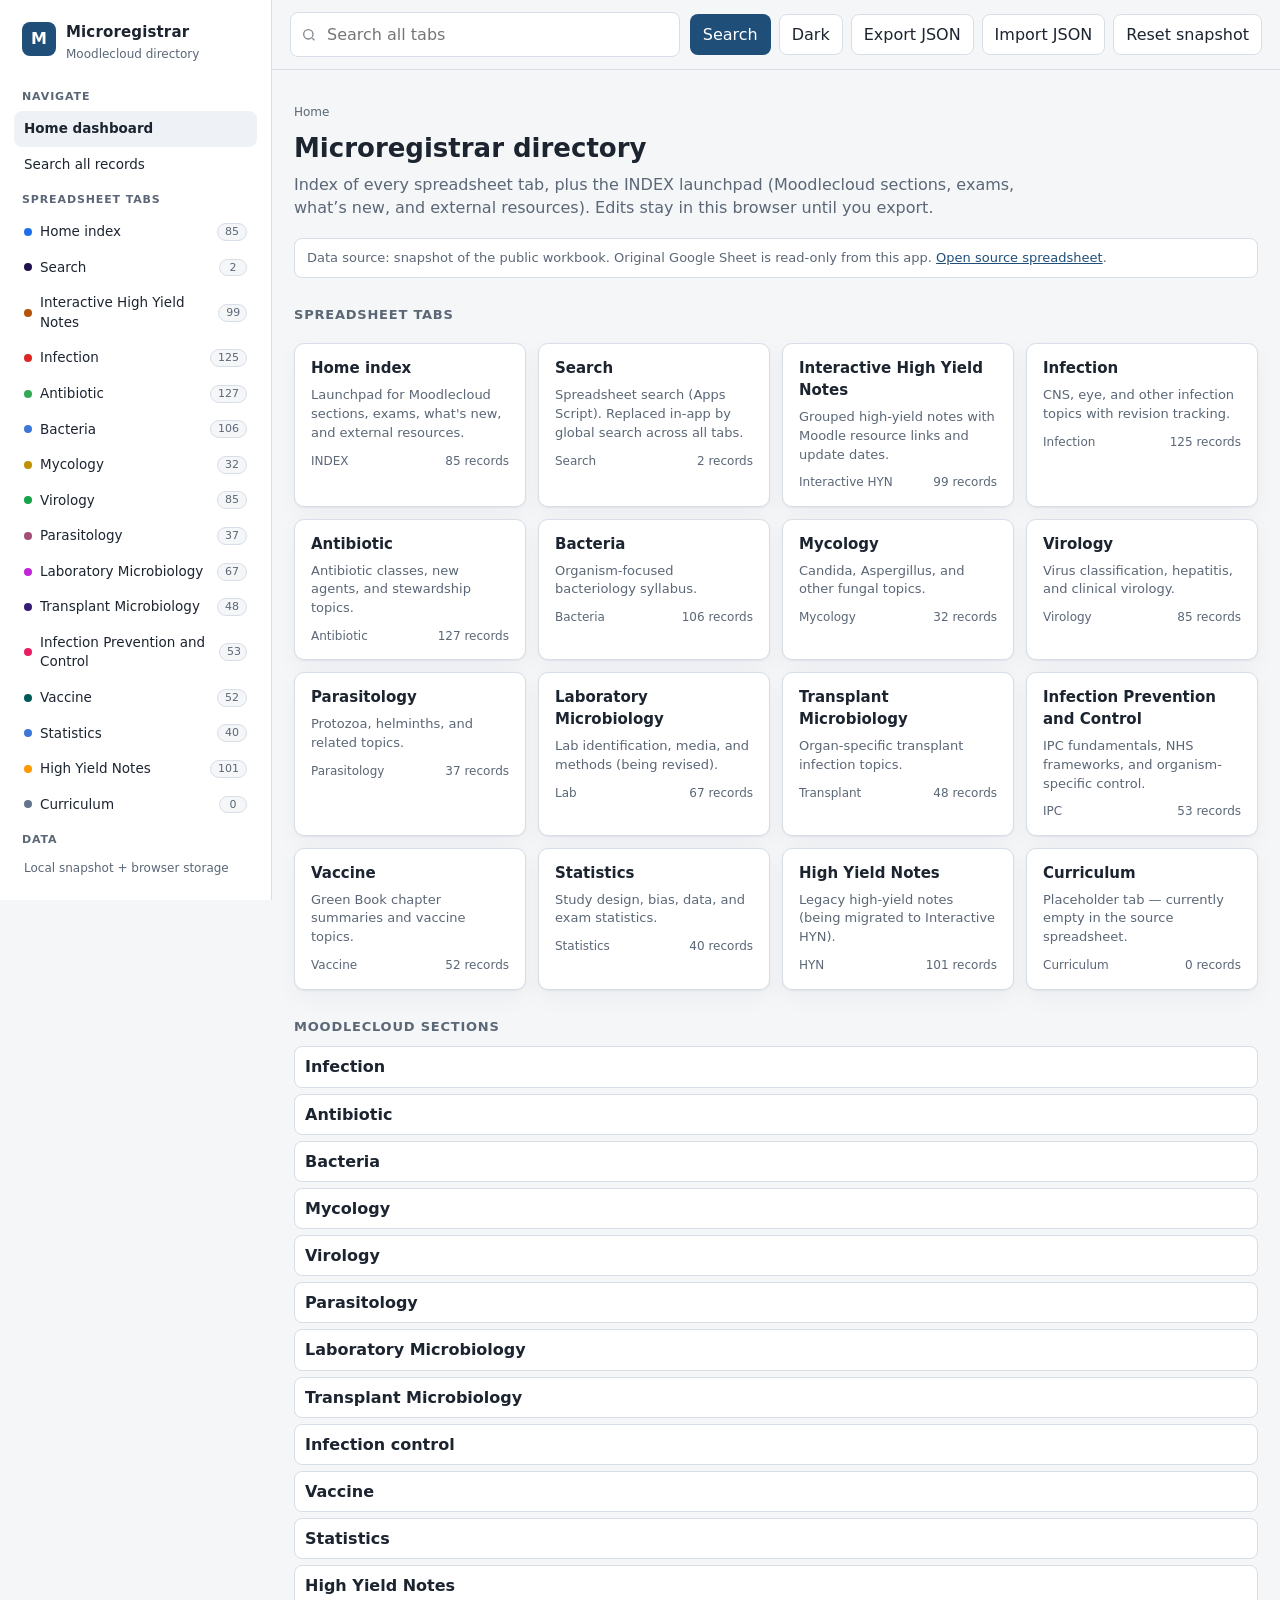
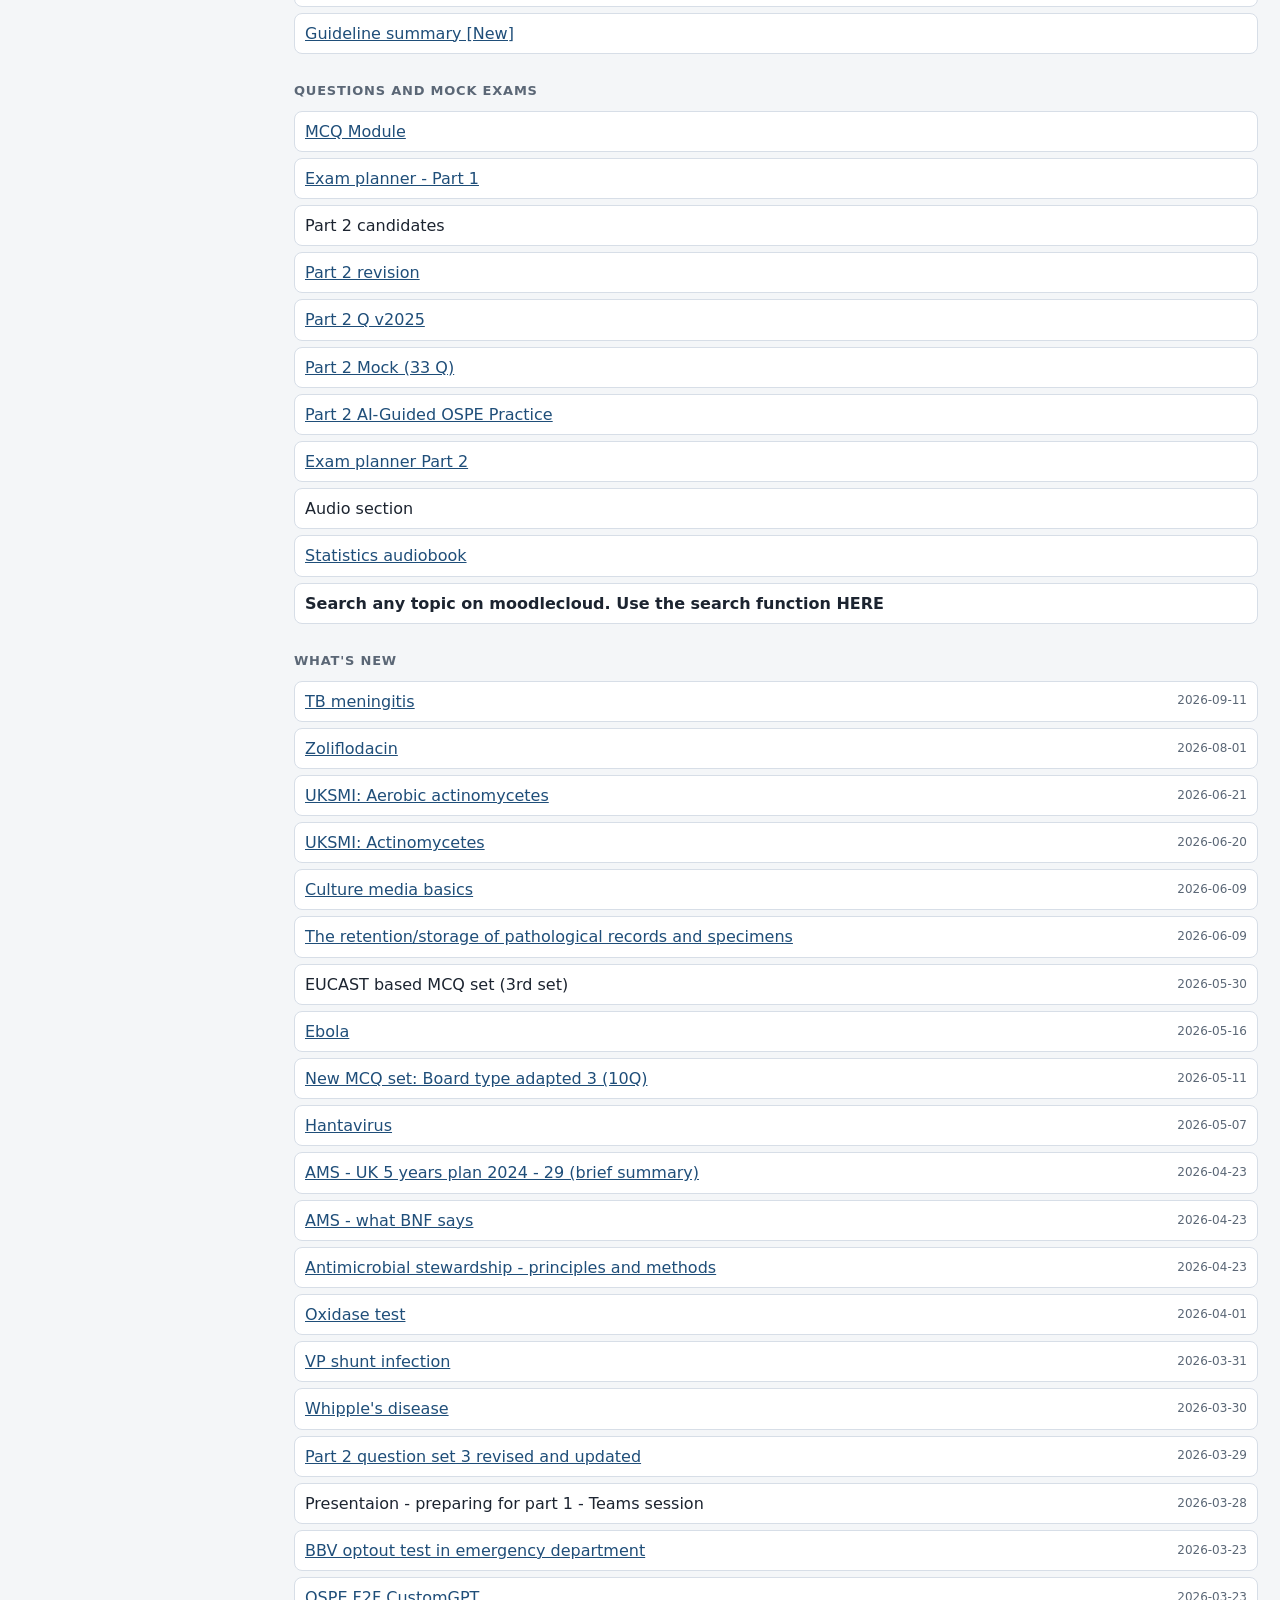
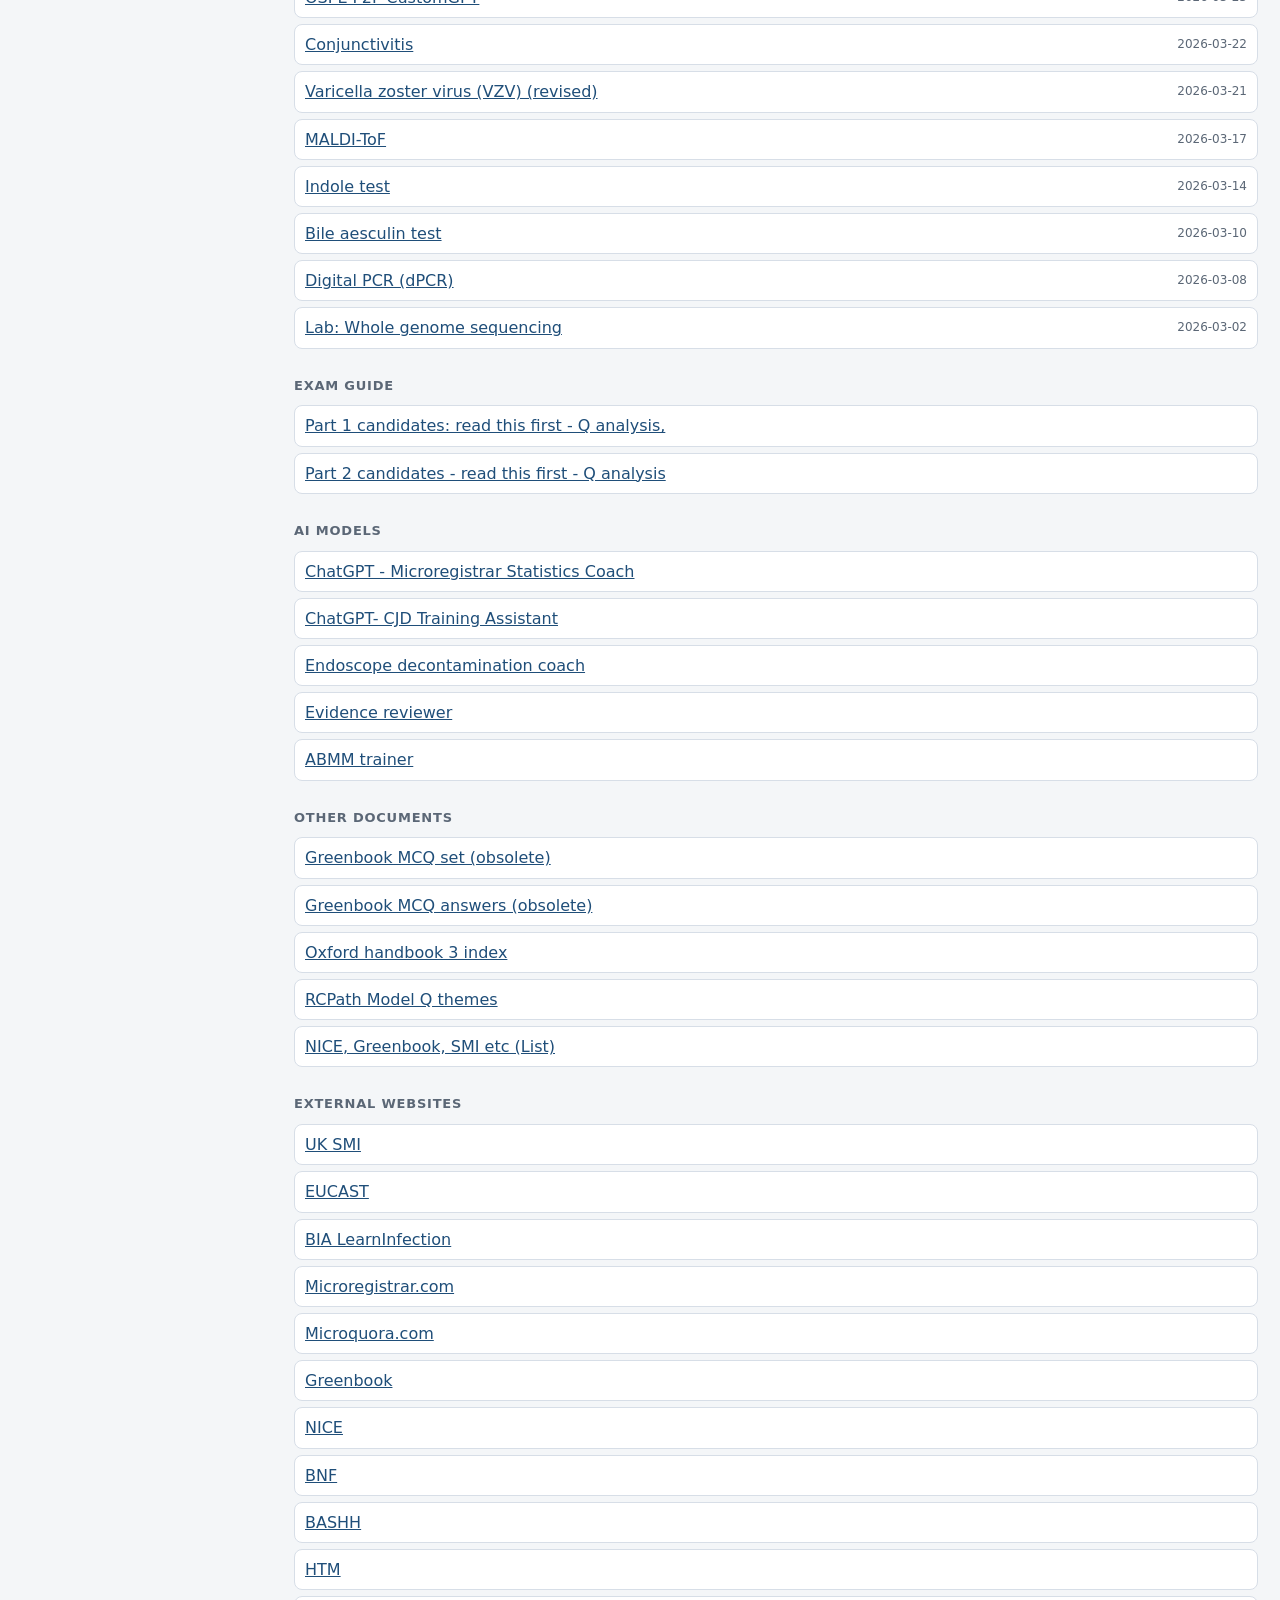
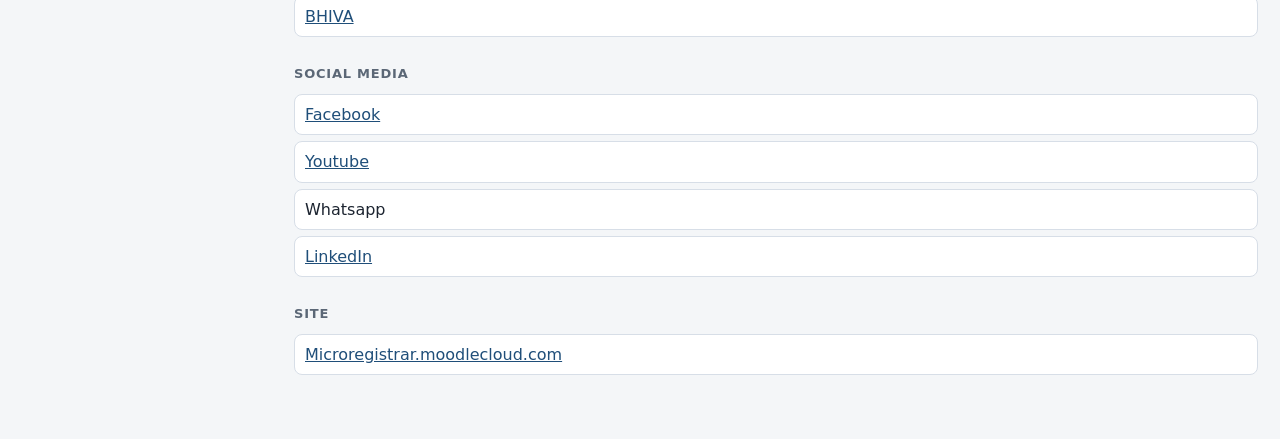
==== commit a23192b9: "Static web app for the Microregistrar Moodlecloud spreadsheet (#1) * Add static directory app from t" ====
--- a/index.html
+++ b/index.html
@@ -1,65 +1,66 @@
 <!DOCTYPE html>
 <html lang="en">
 <head>
-  <meta charset="UTF-8">
-  <meta name="viewport" content="width=device-width, initial-scale=1.0">
-  <title>Microregistrar — Revision Tracker</title>
-  <meta name="description" content="Admin dashboard for the Microregistrar clinical microbiology revision spreadsheet.">
-  <link rel="icon" href="data:image/svg+xml,<svg xmlns='http://www.w3.org/2000/svg' viewBox='0 0 100 100'><text y='.9em' font-size='90'>🦠</text></svg>">
-  <link rel="stylesheet" href="assets/styles.css">
+  <meta charset="utf-8">
+  <meta name="viewport" content="width=device-width, initial-scale=1">
+  <title>Microregistrar directory</title>
+  <link rel="stylesheet" href="assets/app.css">
 </head>
 <body>
+  <div class="overlay" id="nav-overlay"></div>
   <div class="app">
     <aside class="sidebar" id="sidebar">
       <a class="brand" href="#/">
-        <span class="brand-logo">M</span>
-        <span>Microregistrar<small>Revision tracker</small></span>
+        <div class="brand-mark">M</div>
+        <div>
+          <h1>Microregistrar</h1>
+          <p>Moodlecloud directory</p>
+        </div>
       </a>
+      <div class="nav-label">Navigate</div>
       <nav class="nav">
-        <div class="nav-title">Overview</div>
-        <a class="nav-link" href="#/"><span class="nav-ico">🏠</span>Dashboard</a>
-        <div class="nav-title">Spreadsheet tabs</div>
-        <div id="nav-tabs"><!-- populated from data --></div>
+        <a href="#/">Home dashboard</a>
+        <a href="#/search">Search all records</a>
       </nav>
+      <div class="nav-label">Spreadsheet tabs</div>
+      <nav class="nav" id="nav"></nav>
+      <div class="nav-label">Data</div>
+      <p class="small muted" style="padding:0 10px" id="source-label">Local snapshot</p>
     </aside>
-
-    <div class="content">
+    <div class="main">
       <header class="topbar">
-        <button class="icon-btn" id="btn-menu" aria-label="Toggle menu">
-          <svg viewBox="0 0 24 24" width="20" height="20" fill="none" stroke="currentColor" stroke-width="2"><path d="M3 6h18M3 12h18M3 18h18"/></svg>
-        </button>
+        <button class="btn icon-btn menu-btn" id="menu-btn" type="button" aria-label="Open menu">Menu</button>
         <div class="search-wrap">
-          <svg viewBox="0 0 24 24" width="16" height="16" fill="none" stroke="currentColor" stroke-width="2"><circle cx="11" cy="11" r="8"/><path d="m21 21-4.3-4.3"/></svg>
-          <input id="global-search" type="search" placeholder="Search all tabs… (press Enter)" aria-label="Search all records">
-          <span class="kbd-hint">/</span>
+          <svg width="16" height="16" viewBox="0 0 24 24" fill="none" stroke="currentColor" stroke-width="2" aria-hidden="true"><circle cx="11" cy="11" r="7"/><path d="M20 20l-3-3"/></svg>
+          <input id="global-search" type="search" placeholder="Search all tabs" aria-label="Search all records">
         </div>
-        <a class="sheet-link" href="https://docs.google.com/spreadsheets/d/1XzlEPyzUM3ljxjzMrxpXLH-Pu_xTlWGC8AtrlRzp5Zw/edit"
-           target="_blank" rel="noopener noreferrer">Source sheet ↗</a>
-        <button class="icon-btn" id="theme-toggle" aria-label="Toggle dark mode" title="Toggle dark mode">◐</button>
+        <div class="top-actions">
+          <button class="btn btn-primary" id="search-btn" type="button">Search</button>
+          <button class="btn" id="theme-btn" type="button">Dark</button>
+          <button class="btn" id="export-json" type="button">Export JSON</button>
+          <button class="btn" id="import-json" type="button">Import JSON</button>
+          <button class="btn" id="reset-data" type="button">Reset snapshot</button>
+        </div>
       </header>
-
-      <main id="main">
-        <div class="state-box"><div class="spinner"></div><p>Loading…</p></div>
+      <main class="content" id="view">
+        <div class="state"><h3>Loading directory…</h3><p>Reading the local workbook snapshot.</p></div>
       </main>
     </div>
   </div>
+  <div id="modal-root"></div>
+  <div class="toast" id="toast" hidden></div>
+  <input id="file-json" type="file" accept="application/json,.json" hidden>
+  <input id="file-csv" type="file" accept="text/csv,.csv" hidden>
 
-  <div class="modal-backdrop" id="modal-backdrop">
-    <div class="modal" role="dialog" aria-modal="true" aria-labelledby="modal-title">
-      <div class="modal-head">
-        <h2 id="modal-title"></h2>
-        <button class="icon-btn" data-close aria-label="Close dialog">
-          <svg viewBox="0 0 24 24" width="18" height="18" fill="none" stroke="currentColor" stroke-width="2"><path d="M18 6 6 18M6 6l12 12"/></svg>
-        </button>
-      </div>
-      <div class="modal-body" id="modal-body"></div>
-    </div>
-  </div>
-
-  <div id="toasts" aria-live="polite"></div>
-
-  <script src="assets/data.js"></script>
-  <script src="assets/store.js"></script>
+  <script>
+    window.APP_CONFIG = {
+      dataSource: "local",
+      spreadsheetId: "1XzlEPyzUM3ljxjzMrxpXLH-Pu_xTlWGC8AtrlRzp5Zw",
+      apiBase: ""
+    };
+  </script>
+  <script src="data/workbook.js"></script>
+  <script src="assets/data-layer.js"></script>
   <script src="assets/app.js"></script>
 </body>
 </html>
--- a/assets/app.css
+++ b/assets/app.css
@@ -0,0 +1,353 @@
+:root {
+  --bg: #f4f6f8;
+  --surface: #ffffff;
+  --surface-2: #eef2f6;
+  --text: #1c2430;
+  --muted: #5b6776;
+  --border: #d7dee7;
+  --accent: #1f4e79;
+  --accent-2: #163a5c;
+  --danger: #b42318;
+  --ok: #176348;
+  --shadow: 0 1px 2px rgba(16, 24, 40, 0.06), 0 8px 24px rgba(16, 24, 40, 0.04);
+  --radius: 10px;
+  --sidebar: 272px;
+  --font: "Segoe UI", "Helvetica Neue", system-ui, -apple-system, sans-serif;
+}
+
+[data-theme="dark"] {
+  --bg: #0f141a;
+  --surface: #171e27;
+  --surface-2: #202936;
+  --text: #e8eef5;
+  --muted: #9aa8b8;
+  --border: #2c3848;
+  --accent: #7eb6e6;
+  --accent-2: #9ec7ec;
+  --danger: #f97066;
+  --ok: #75d0a6;
+  --shadow: 0 1px 2px rgba(0, 0, 0, 0.35);
+}
+
+* { box-sizing: border-box; }
+html, body { margin: 0; min-height: 100%; }
+body {
+  font-family: var(--font);
+  background: var(--bg);
+  color: var(--text);
+  line-height: 1.45;
+}
+
+a { color: var(--accent); }
+button, input, select, textarea { font: inherit; }
+
+.app {
+  display: grid;
+  grid-template-columns: var(--sidebar) 1fr;
+  min-height: 100vh;
+}
+
+.sidebar {
+  background: var(--surface);
+  border-right: 1px solid var(--border);
+  padding: 18px 14px 28px;
+  position: sticky;
+  top: 0;
+  height: 100vh;
+  overflow: auto;
+}
+
+.brand {
+  display: flex;
+  gap: 10px;
+  align-items: flex-start;
+  padding: 4px 8px 16px;
+  text-decoration: none;
+  color: inherit;
+}
+.brand-mark {
+  width: 34px;
+  height: 34px;
+  border-radius: 8px;
+  background: var(--accent);
+  color: #fff;
+  display: grid;
+  place-items: center;
+  font-weight: 700;
+  flex: none;
+}
+[data-theme="dark"] .brand-mark { color: #0f141a; }
+.brand h1 { margin: 0; font-size: 15px; letter-spacing: 0.01em; }
+.brand p { margin: 2px 0 0; font-size: 12px; color: var(--muted); }
+
+.nav-label {
+  margin: 10px 8px 6px;
+  font-size: 11px;
+  font-weight: 700;
+  letter-spacing: 0.08em;
+  text-transform: uppercase;
+  color: var(--muted);
+}
+
+.nav a {
+  display: flex;
+  align-items: center;
+  justify-content: space-between;
+  gap: 8px;
+  padding: 8px 10px;
+  border-radius: 8px;
+  text-decoration: none;
+  color: inherit;
+  font-size: 13.5px;
+}
+.nav a:hover { background: var(--surface-2); }
+.nav a.active { background: var(--surface-2); font-weight: 650; }
+.nav .count {
+  color: var(--muted);
+  font-size: 11px;
+  background: var(--bg);
+  border: 1px solid var(--border);
+  border-radius: 999px;
+  padding: 0 7px;
+  min-width: 28px;
+  text-align: center;
+}
+.dot {
+  width: 8px;
+  height: 8px;
+  border-radius: 50%;
+  flex: none;
+  margin-right: 8px;
+}
+
+.main { min-width: 0; }
+.topbar {
+  position: sticky;
+  top: 0;
+  z-index: 20;
+  background: color-mix(in srgb, var(--bg) 86%, transparent);
+  backdrop-filter: blur(10px);
+  border-bottom: 1px solid var(--border);
+  display: flex;
+  gap: 10px;
+  align-items: center;
+  padding: 12px 18px;
+}
+.search-wrap { flex: 1; min-width: 0; position: relative; }
+.search-wrap input {
+  width: 100%;
+  border: 1px solid var(--border);
+  background: var(--surface);
+  color: inherit;
+  border-radius: 8px;
+  padding: 10px 12px 10px 36px;
+}
+.search-wrap svg {
+  position: absolute;
+  left: 11px;
+  top: 50%;
+  transform: translateY(-50%);
+  opacity: 0.55;
+}
+.top-actions { display: flex; gap: 8px; flex-wrap: wrap; }
+
+.btn {
+  border: 1px solid var(--border);
+  background: var(--surface);
+  color: inherit;
+  border-radius: 8px;
+  padding: 8px 12px;
+  cursor: pointer;
+  text-decoration: none;
+  display: inline-flex;
+  align-items: center;
+  gap: 6px;
+  white-space: nowrap;
+}
+.btn:hover { background: var(--surface-2); }
+.btn-primary { background: var(--accent); border-color: transparent; color: #fff; }
+[data-theme="dark"] .btn-primary { color: #0f141a; }
+.btn-primary:hover { background: var(--accent-2); }
+.btn-danger { color: var(--danger); border-color: color-mix(in srgb, var(--danger) 35%, var(--border)); }
+.btn-ghost { background: transparent; }
+.icon-btn { padding: 8px; }
+
+.content { padding: 22px 22px 64px; max-width: 1280px; }
+
+.page-head { margin-bottom: 18px; }
+.page-head h2 { margin: 0 0 6px; font-size: 26px; font-weight: 650; }
+.lede { margin: 0; color: var(--muted); max-width: 72ch; }
+.crumb { font-size: 12px; color: var(--muted); margin-bottom: 8px; }
+.crumb a { color: inherit; }
+
+.grid-cards {
+  display: grid;
+  grid-template-columns: repeat(auto-fill, minmax(230px, 1fr));
+  gap: 12px;
+  margin: 18px 0 28px;
+}
+.card {
+  background: var(--surface);
+  border: 1px solid var(--border);
+  border-radius: var(--radius);
+  box-shadow: var(--shadow);
+  padding: 14px 16px;
+  text-decoration: none;
+  color: inherit;
+  display: block;
+}
+.card:hover { border-color: color-mix(in srgb, var(--accent) 45%, var(--border)); }
+.card h3 { margin: 0 0 6px; font-size: 15px; }
+.card p { margin: 0; color: var(--muted); font-size: 13px; }
+.card .meta { margin-top: 10px; font-size: 12px; color: var(--muted); display: flex; justify-content: space-between; }
+
+.section-title {
+  margin: 28px 0 10px;
+  font-size: 13px;
+  font-weight: 700;
+  letter-spacing: 0.06em;
+  text-transform: uppercase;
+  color: var(--muted);
+}
+
+.link-list { display: grid; gap: 6px; }
+.link-row {
+  display: grid;
+  grid-template-columns: 1fr auto;
+  gap: 10px;
+  align-items: center;
+  background: var(--surface);
+  border: 1px solid var(--border);
+  border-radius: 8px;
+  padding: 8px 10px;
+}
+.link-row a.title { color: inherit; text-decoration: none; font-weight: 600; }
+.link-row a.title:hover { color: var(--accent); }
+.muted { color: var(--muted); }
+.small { font-size: 12px; }
+
+.toolbar {
+  display: flex;
+  flex-wrap: wrap;
+  gap: 8px;
+  align-items: center;
+  margin-bottom: 12px;
+}
+.toolbar select, .toolbar input[type="search"] {
+  border: 1px solid var(--border);
+  background: var(--surface);
+  color: inherit;
+  border-radius: 8px;
+  padding: 8px 10px;
+}
+
+.table-wrap {
+  background: var(--surface);
+  border: 1px solid var(--border);
+  border-radius: var(--radius);
+  overflow: auto;
+  box-shadow: var(--shadow);
+}
+table { width: 100%; border-collapse: collapse; min-width: 640px; }
+th, td { padding: 9px 12px; border-bottom: 1px solid var(--border); text-align: left; vertical-align: top; font-size: 13.5px; }
+th {
+  position: sticky;
+  top: 0;
+  background: var(--surface-2);
+  font-size: 12px;
+  letter-spacing: 0.02em;
+  cursor: pointer;
+  white-space: nowrap;
+}
+tr:last-child td { border-bottom: 0; }
+tr.section-row td { background: color-mix(in srgb, var(--surface-2) 80%, var(--surface)); font-weight: 650; }
+.actions { display: flex; gap: 6px; white-space: nowrap; }
+.ext-link { overflow-wrap: anywhere; }
+
+.state {
+  padding: 40px 16px;
+  text-align: center;
+  color: var(--muted);
+}
+.state h3 { margin: 0 0 8px; color: var(--text); }
+.banner {
+  border: 1px solid var(--border);
+  background: var(--surface);
+  border-radius: 8px;
+  padding: 10px 12px;
+  margin-bottom: 14px;
+  font-size: 13px;
+}
+.banner.error { border-color: color-mix(in srgb, var(--danger) 40%, var(--border)); color: var(--danger); }
+.banner.warn { color: var(--muted); }
+
+.modal-backdrop {
+  position: fixed;
+  inset: 0;
+  background: rgba(15, 20, 26, 0.45);
+  display: grid;
+  place-items: center;
+  padding: 18px;
+  z-index: 50;
+}
+.modal {
+  background: var(--surface);
+  color: var(--text);
+  width: min(640px, 100%);
+  max-height: 90vh;
+  overflow: auto;
+  border-radius: 12px;
+  border: 1px solid var(--border);
+  box-shadow: var(--shadow);
+  padding: 18px;
+}
+.modal h3 { margin: 0 0 12px; }
+.form-grid { display: grid; gap: 12px; }
+label span { display: block; font-size: 12px; font-weight: 650; margin-bottom: 4px; }
+input[type="text"], input[type="url"], input[type="date"], select, textarea {
+  width: 100%;
+  border: 1px solid var(--border);
+  background: var(--bg);
+  color: inherit;
+  border-radius: 8px;
+  padding: 8px 10px;
+}
+.check { display: flex; align-items: center; gap: 8px; }
+.modal-actions { display: flex; justify-content: flex-end; gap: 8px; margin-top: 16px; }
+
+.toast {
+  position: fixed;
+  right: 16px;
+  bottom: 16px;
+  background: var(--text);
+  color: var(--bg);
+  padding: 10px 14px;
+  border-radius: 8px;
+  z-index: 60;
+  font-size: 13px;
+}
+
+.menu-btn { display: none; }
+.overlay { display: none; }
+
+@media (max-width: 900px) {
+  .app { grid-template-columns: 1fr; }
+  .sidebar {
+    position: fixed;
+    z-index: 40;
+    transform: translateX(-110%);
+    transition: transform 0.2s ease;
+    width: min(86vw, var(--sidebar));
+  }
+  .sidebar.open { transform: none; }
+  .menu-btn { display: inline-flex; }
+  .overlay.show {
+    display: block;
+    position: fixed;
+    inset: 0;
+    background: rgba(0, 0, 0, 0.35);
+    z-index: 30;
+  }
+  .content { padding: 16px 14px 48px; }
+  .link-row { grid-template-columns: 1fr; }
+}
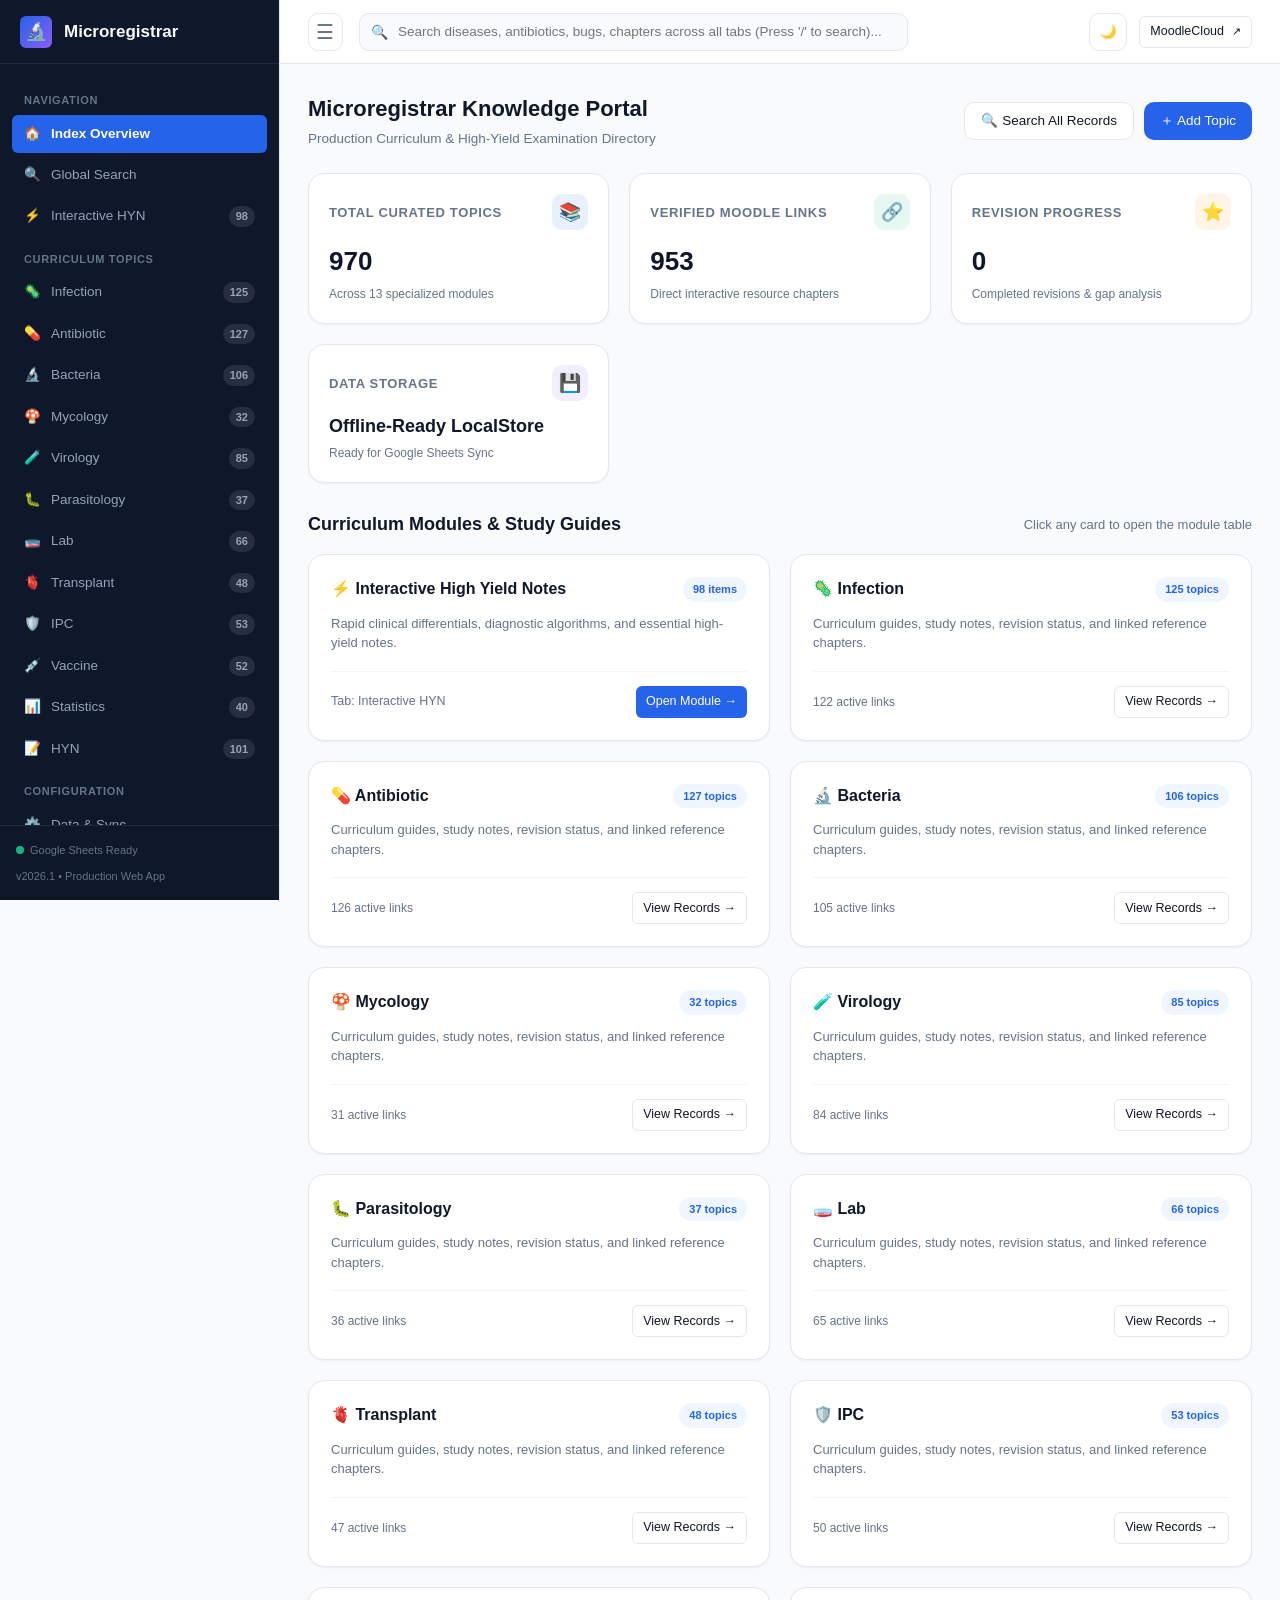
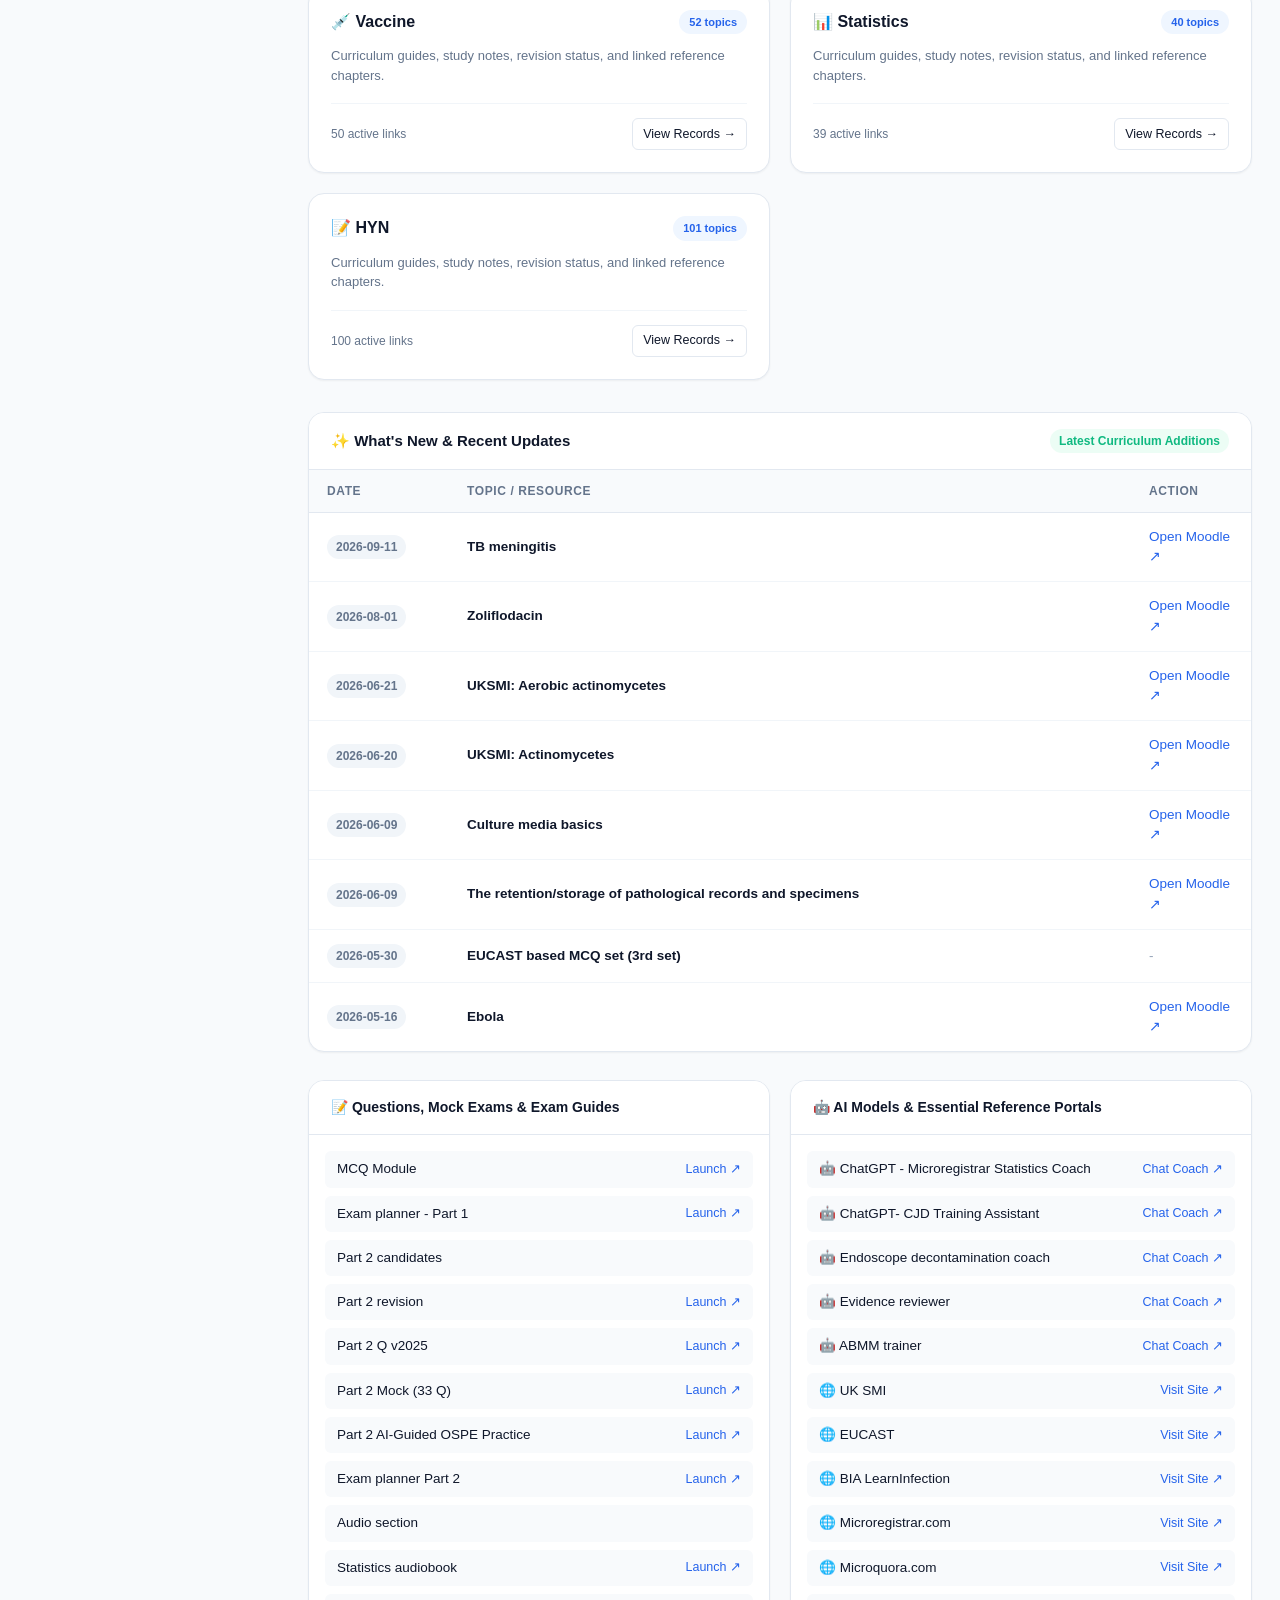
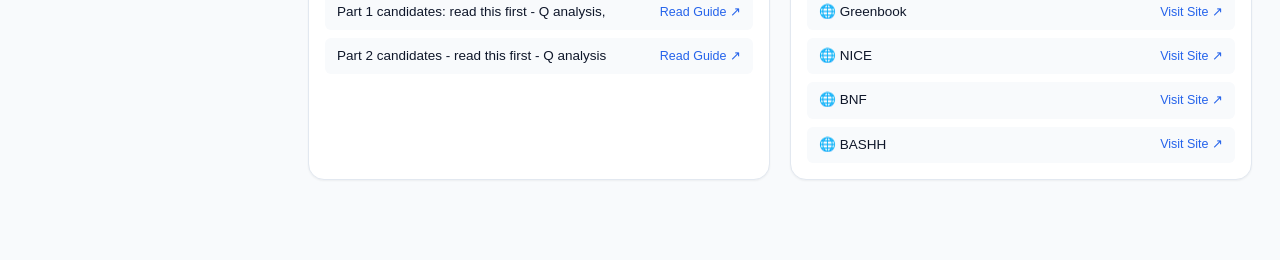
==== commit bf040983: "feat: build production-ready single-entry web app with full CRUD, search, and Google Sheets abstract" ====
--- a/index.html
+++ b/index.html
@@ -1,66 +1,95 @@
 <!DOCTYPE html>
-<html lang="en">
+<html lang="en" data-theme="light">
 <head>
-  <meta charset="utf-8">
-  <meta name="viewport" content="width=device-width, initial-scale=1">
-  <title>Microregistrar directory</title>
-  <link rel="stylesheet" href="assets/app.css">
+  <meta charset="UTF-8">
+  <meta name="viewport" content="width=device-width, initial-scale=1.0">
+  <title>Microregistrar Knowledge Portal | Curriculum & Study Directory</title>
+  
+  <!-- Modern clean typography & reset -->
+  <link rel="stylesheet" href="assets/css/style.css">
+  <link rel="icon" href="data:image/svg+xml,<svg xmlns=%22http://www.w3.org/2000/svg%22 viewBox=%220 0 100 100%22><text y=%22.9em%22 font-size=%2290%22>🔬</text></svg>">
 </head>
 <body>
-  <div class="overlay" id="nav-overlay"></div>
-  <div class="app">
+  <div class="app-container" id="app">
+    
+    <!-- Sidebar Navigation -->
     <aside class="sidebar" id="sidebar">
-      <a class="brand" href="#/">
-        <div class="brand-mark">M</div>
-        <div>
-          <h1>Microregistrar</h1>
-          <p>Moodlecloud directory</p>
+      <div class="sidebar-header">
+        <a href="#index" class="brand">
+          <div class="brand-icon">🔬</div>
+          <span>Microregistrar</span>
+        </a>
+        <button class="sidebar-close" id="sidebar-close" aria-label="Close sidebar">✕</button>
+      </div>
+
+      <nav class="sidebar-nav" id="sidebar-nav">
+        <!-- Generated dynamically in app.js -->
+      </nav>
+
+      <div class="sidebar-footer">
+        <div class="storage-status">
+          <span class="status-dot"></span>
+          <span>Google Sheets Ready</span>
         </div>
-      </a>
-      <div class="nav-label">Navigate</div>
-      <nav class="nav">
-        <a href="#/">Home dashboard</a>
-        <a href="#/search">Search all records</a>
-      </nav>
-      <div class="nav-label">Spreadsheet tabs</div>
-      <nav class="nav" id="nav"></nav>
-      <div class="nav-label">Data</div>
-      <p class="small muted" style="padding:0 10px" id="source-label">Local snapshot</p>
+        <div style="font-size: 11px; color: #64748b; line-height: 1.4;">
+          v2026.1 • Production Web App
+        </div>
+      </div>
     </aside>
-    <div class="main">
-      <header class="topbar">
-        <button class="btn icon-btn menu-btn" id="menu-btn" type="button" aria-label="Open menu">Menu</button>
-        <div class="search-wrap">
-          <svg width="16" height="16" viewBox="0 0 24 24" fill="none" stroke="currentColor" stroke-width="2" aria-hidden="true"><circle cx="11" cy="11" r="7"/><path d="M20 20l-3-3"/></svg>
-          <input id="global-search" type="search" placeholder="Search all tabs" aria-label="Search all records">
+
+    <!-- Main Content Wrapper -->
+    <div class="main-wrapper">
+      
+      <!-- Top Header -->
+      <header class="top-header">
+        <div class="header-left">
+          <button class="sidebar-toggle btn-icon" id="sidebar-toggle" aria-label="Toggle navigation">☰</button>
+          <div class="global-search-container">
+            <span class="search-icon">🔍</span>
+            <input type="text" id="global-search" class="global-search-input" placeholder="Search diseases, antibiotics, bugs, chapters across all tabs (Press '/' to search)...">
+          </div>
         </div>
-        <div class="top-actions">
-          <button class="btn btn-primary" id="search-btn" type="button">Search</button>
-          <button class="btn" id="theme-btn" type="button">Dark</button>
-          <button class="btn" id="export-json" type="button">Export JSON</button>
-          <button class="btn" id="import-json" type="button">Import JSON</button>
-          <button class="btn" id="reset-data" type="button">Reset snapshot</button>
+
+        <div class="header-right">
+          <button id="theme-toggle-btn" class="btn-icon" title="Toggle Dark Mode" aria-label="Toggle Dark Mode">🌙</button>
+          <a href="https://microregistrar.moodlecloud.com/" target="_blank" rel="noopener noreferrer" class="btn btn-secondary btn-sm">
+            <span>MoodleCloud</span>
+            <span style="font-size: 11px;">↗</span>
+          </a>
         </div>
       </header>
-      <main class="content" id="view">
-        <div class="state"><h3>Loading directory…</h3><p>Reading the local workbook snapshot.</p></div>
+
+      <!-- Dynamic Page Container -->
+      <main class="page-content" id="page-container">
+        <div class="state-box">
+          <div class="spinner"></div>
+          <div class="state-title">Loading Curriculum Directory...</div>
+        </div>
       </main>
+
     </div>
   </div>
-  <div id="modal-root"></div>
-  <div class="toast" id="toast" hidden></div>
-  <input id="file-json" type="file" accept="application/json,.json" hidden>
-  <input id="file-csv" type="file" accept="text/csv,.csv" hidden>
 
-  <script>
-    window.APP_CONFIG = {
-      dataSource: "local",
-      spreadsheetId: "1XzlEPyzUM3ljxjzMrxpXLH-Pu_xTlWGC8AtrlRzp5Zw",
-      apiBase: ""
-    };
-  </script>
-  <script src="data/workbook.js"></script>
-  <script src="assets/data-layer.js"></script>
-  <script src="assets/app.js"></script>
+  <!-- Reusable Add / Edit Record Modal -->
+  <div class="modal-backdrop" id="modal-backdrop">
+    <div class="modal-card">
+      <div class="modal-header">
+        <h3 class="modal-title" id="modal-title">Record Form</h3>
+        <button class="modal-close" data-close-modal aria-label="Close modal">✕</button>
+      </div>
+      <div class="modal-body" id="modal-form-container">
+        <!-- Form elements populated dynamically -->
+      </div>
+      <div class="modal-footer">
+        <button type="button" class="btn btn-secondary" data-close-modal>Cancel</button>
+        <button type="button" class="btn btn-primary" id="modal-submit-btn">Save Changes</button>
+      </div>
+    </div>
+  </div>
+
+  <!-- Scripts: Initial Data -> Data Access Layer -> UI Controller -->
+  <script src="assets/js/initial_data.js"></script>
+  <script src="assets/js/data_store.js"></script>
+  <script src="assets/js/app.js"></script>
 </body>
 </html>
--- a/assets/css/style.css
+++ b/assets/css/style.css
@@ -0,0 +1,1022 @@
+/* Modern Admin Dashboard Styles for Microregistrar Portal */
+:root {
+  --primary: #2563eb;
+  --primary-hover: #1d4ed8;
+  --primary-light: #eff6ff;
+  --primary-focus: rgba(37, 99, 235, 0.2);
+  
+  --success: #10b981;
+  --success-light: #ecfdf5;
+  --warning: #f59e0b;
+  --warning-light: #fffbeb;
+  --danger: #ef4444;
+  --danger-hover: #dc2626;
+  --danger-light: #fef2f2;
+  
+  --bg-app: #f8fafc;
+  --bg-surface: #ffffff;
+  --bg-sidebar: #0f172a;
+  --bg-sidebar-hover: #1e293b;
+  --bg-sidebar-active: #334155;
+  --text-sidebar: #94a3b8;
+  --text-sidebar-bright: #f8fafc;
+  
+  --text-main: #0f172a;
+  --text-muted: #64748b;
+  --text-light: #94a3b8;
+  
+  --border-color: #e2e8f0;
+  --border-light: #f1f5f9;
+  
+  --radius-sm: 6px;
+  --radius-md: 10px;
+  --radius-lg: 16px;
+  --radius-full: 9999px;
+  
+  --shadow-sm: 0 1px 2px 0 rgba(0, 0, 0, 0.05);
+  --shadow-md: 0 4px 6px -1px rgba(0, 0, 0, 0.1), 0 2px 4px -1px rgba(0, 0, 0, 0.06);
+  --shadow-lg: 0 10px 15px -3px rgba(0, 0, 0, 0.1), 0 4px 6px -2px rgba(0, 0, 0, 0.05);
+  --shadow-xl: 0 20px 25px -5px rgba(0, 0, 0, 0.1), 0 10px 10px -5px rgba(0, 0, 0, 0.04);
+  
+  --sidebar-width: 280px;
+  --header-height: 64px;
+  --transition: all 0.2s cubic-bezier(0.4, 0, 0.2, 1);
+}
+
+[data-theme="dark"] {
+  --primary: #3b82f6;
+  --primary-hover: #60a5fa;
+  --primary-light: #1e293b;
+  --primary-focus: rgba(59, 130, 246, 0.3);
+  
+  --bg-app: #090d16;
+  --bg-surface: #111827;
+  --bg-sidebar: #0b0f19;
+  --bg-sidebar-hover: #1f2937;
+  --bg-sidebar-active: #374151;
+  --text-sidebar: #9ca3af;
+  --text-sidebar-bright: #f9fafb;
+  
+  --text-main: #f3f4f6;
+  --text-muted: #9ca3af;
+  --text-light: #6b7280;
+  
+  --border-color: #1f2937;
+  --border-light: #18202f;
+  
+  --shadow-sm: 0 1px 2px 0 rgba(0, 0, 0, 0.3);
+  --shadow-md: 0 4px 6px -1px rgba(0, 0, 0, 0.4);
+  --shadow-lg: 0 10px 15px -3px rgba(0, 0, 0, 0.5);
+  --shadow-xl: 0 20px 25px -5px rgba(0, 0, 0, 0.6);
+}
+
+/* Base styles */
+* {
+  box-sizing: border-box;
+  margin: 0;
+  padding: 0;
+}
+
+body {
+  font-family: -apple-system, BlinkMacSystemFont, "Segoe UI", Roboto, "Helvetica Neue", Arial, sans-serif;
+  background-color: var(--bg-app);
+  color: var(--text-main);
+  line-height: 1.5;
+  font-size: 14px;
+  min-height: 100vh;
+  display: flex;
+  overflow-x: hidden;
+}
+
+a {
+  color: var(--primary);
+  text-decoration: none;
+  transition: var(--transition);
+}
+
+a:hover {
+  text-decoration: underline;
+}
+
+button {
+  font-family: inherit;
+  cursor: pointer;
+  border: none;
+  background: none;
+  outline: none;
+}
+
+/* App Layout */
+.app-container {
+  display: flex;
+  width: 100%;
+  min-height: 100vh;
+}
+
+/* Sidebar */
+.sidebar {
+  width: var(--sidebar-width);
+  background-color: var(--bg-sidebar);
+  color: var(--text-sidebar);
+  display: flex;
+  flex-direction: column;
+  flex-shrink: 0;
+  height: 100vh;
+  position: sticky;
+  top: 0;
+  z-index: 40;
+  transition: transform 0.3s ease;
+  border-right: 1px solid var(--border-color);
+}
+
+.sidebar-header {
+  height: var(--header-height);
+  display: flex;
+  align-items: center;
+  justify-content: space-between;
+  padding: 0 20px;
+  border-bottom: 1px solid rgba(255, 255, 255, 0.08);
+}
+
+.brand {
+  display: flex;
+  align-items: center;
+  gap: 12px;
+  font-weight: 700;
+  font-size: 17px;
+  color: var(--text-sidebar-bright);
+  text-decoration: none;
+}
+
+.brand-icon {
+  width: 32px;
+  height: 32px;
+  background: linear-gradient(135deg, var(--primary), #8b5cf6);
+  border-radius: var(--radius-sm);
+  display: flex;
+  align-items: center;
+  justify-content: center;
+  color: white;
+  font-size: 18px;
+}
+
+.sidebar-close {
+  display: none;
+  color: var(--text-sidebar);
+  padding: 6px;
+  font-size: 20px;
+}
+
+.sidebar-nav {
+  flex: 1;
+  overflow-y: auto;
+  padding: 16px 12px;
+}
+
+.sidebar-section-title {
+  font-size: 11px;
+  text-transform: uppercase;
+  letter-spacing: 0.06em;
+  font-weight: 700;
+  color: #64748b;
+  padding: 12px 12px 6px 12px;
+}
+
+.nav-item {
+  display: flex;
+  align-items: center;
+  justify-content: space-between;
+  gap: 10px;
+  padding: 9px 12px;
+  color: var(--text-sidebar);
+  border-radius: var(--radius-sm);
+  margin-bottom: 3px;
+  font-weight: 500;
+  font-size: 13.5px;
+  transition: var(--transition);
+  text-decoration: none;
+}
+
+.nav-item:hover {
+  background-color: var(--bg-sidebar-hover);
+  color: var(--text-sidebar-bright);
+  text-decoration: none;
+}
+
+.nav-item.active {
+  background-color: var(--primary);
+  color: #ffffff;
+  font-weight: 600;
+}
+
+.nav-item-left {
+  display: flex;
+  align-items: center;
+  gap: 10px;
+  overflow: hidden;
+  text-overflow: ellipsis;
+  white-space: nowrap;
+}
+
+.nav-badge {
+  font-size: 11px;
+  padding: 2px 7px;
+  border-radius: var(--radius-full);
+  background: rgba(255, 255, 255, 0.1);
+  color: inherit;
+  font-weight: 600;
+}
+
+.nav-item.active .nav-badge {
+  background: rgba(255, 255, 255, 0.25);
+}
+
+.sidebar-footer {
+  padding: 16px;
+  border-top: 1px solid rgba(255, 255, 255, 0.08);
+  display: flex;
+  flex-direction: column;
+  gap: 10px;
+}
+
+.storage-status {
+  font-size: 11px;
+  display: flex;
+  align-items: center;
+  gap: 6px;
+  color: #64748b;
+}
+
+.status-dot {
+  width: 8px;
+  height: 8px;
+  border-radius: 50%;
+  background-color: var(--success);
+}
+
+/* Main Content Area */
+.main-wrapper {
+  flex: 1;
+  display: flex;
+  flex-direction: column;
+  min-width: 0;
+  min-height: 100vh;
+}
+
+/* Header */
+.top-header {
+  height: var(--header-height);
+  background-color: var(--bg-surface);
+  border-bottom: 1px solid var(--border-color);
+  display: flex;
+  align-items: center;
+  justify-content: space-between;
+  padding: 0 28px;
+  position: sticky;
+  top: 0;
+  z-index: 30;
+}
+
+.header-left {
+  display: flex;
+  align-items: center;
+  gap: 16px;
+  flex: 1;
+  max-width: 600px;
+}
+
+.sidebar-toggle {
+  display: none;
+  font-size: 20px;
+  color: var(--text-muted);
+  padding: 6px;
+}
+
+.global-search-container {
+  position: relative;
+  width: 100%;
+}
+
+.search-icon {
+  position: absolute;
+  left: 12px;
+  top: 50%;
+  transform: translateY(-50%);
+  color: var(--text-light);
+  pointer-events: none;
+}
+
+.global-search-input {
+  width: 100%;
+  height: 38px;
+  padding: 0 14px 0 38px;
+  border: 1px solid var(--border-color);
+  background-color: var(--bg-app);
+  color: var(--text-main);
+  border-radius: var(--radius-md);
+  font-size: 13.5px;
+  transition: var(--transition);
+}
+
+.global-search-input:focus {
+  background-color: var(--bg-surface);
+  border-color: var(--primary);
+  box-shadow: 0 0 0 3px var(--primary-focus);
+}
+
+.header-right {
+  display: flex;
+  align-items: center;
+  gap: 12px;
+}
+
+.btn {
+  display: inline-flex;
+  align-items: center;
+  justify-content: center;
+  gap: 8px;
+  padding: 8px 16px;
+  font-size: 13.5px;
+  font-weight: 500;
+  border-radius: var(--radius-md);
+  transition: var(--transition);
+  height: 38px;
+  white-space: nowrap;
+}
+
+.btn-sm {
+  height: 32px;
+  padding: 4px 10px;
+  font-size: 12.5px;
+  border-radius: var(--radius-sm);
+}
+
+.btn-primary {
+  background-color: var(--primary);
+  color: #ffffff;
+}
+
+.btn-primary:hover {
+  background-color: var(--primary-hover);
+  text-decoration: none;
+  color: #ffffff;
+}
+
+.btn-secondary {
+  background-color: var(--bg-surface);
+  border: 1px solid var(--border-color);
+  color: var(--text-main);
+}
+
+.btn-secondary:hover {
+  background-color: var(--border-light);
+}
+
+.btn-outline {
+  border: 1px solid var(--border-color);
+  color: var(--text-muted);
+}
+
+.btn-outline:hover {
+  background-color: var(--border-light);
+  color: var(--text-main);
+}
+
+.btn-danger {
+  background-color: var(--danger);
+  color: #ffffff;
+}
+
+.btn-danger:hover {
+  background-color: var(--danger-hover);
+}
+
+.btn-icon {
+  width: 38px;
+  height: 38px;
+  padding: 0;
+  border-radius: var(--radius-md);
+  border: 1px solid var(--border-color);
+  background-color: var(--bg-surface);
+  color: var(--text-muted);
+  display: inline-flex;
+  align-items: center;
+  justify-content: center;
+}
+
+.btn-icon:hover {
+  color: var(--text-main);
+  background-color: var(--border-light);
+}
+
+/* Page Content */
+.page-content {
+  flex: 1;
+  padding: 28px;
+}
+
+.page-header {
+  margin-bottom: 24px;
+  display: flex;
+  align-items: center;
+  justify-content: space-between;
+  flex-wrap: wrap;
+  gap: 16px;
+}
+
+.page-title-group h1 {
+  font-size: 22px;
+  font-weight: 700;
+  color: var(--text-main);
+}
+
+.page-subtitle {
+  color: var(--text-muted);
+  font-size: 13.5px;
+  margin-top: 4px;
+}
+
+/* Dashboard Cards Grid */
+.dashboard-grid {
+  display: grid;
+  grid-template-columns: repeat(auto-fill, minmax(280px, 1fr));
+  gap: 20px;
+  margin-bottom: 28px;
+}
+
+.stat-card {
+  background-color: var(--bg-surface);
+  border: 1px solid var(--border-color);
+  border-radius: var(--radius-lg);
+  padding: 20px;
+  box-shadow: var(--shadow-sm);
+  display: flex;
+  flex-direction: column;
+  justify-content: space-between;
+  transition: var(--transition);
+}
+
+.stat-card:hover {
+  box-shadow: var(--shadow-md);
+  transform: translateY(-2px);
+}
+
+.stat-header {
+  display: flex;
+  align-items: center;
+  justify-content: space-between;
+  margin-bottom: 12px;
+}
+
+.stat-title {
+  font-size: 13px;
+  font-weight: 600;
+  color: var(--text-muted);
+  text-transform: uppercase;
+  letter-spacing: 0.05em;
+}
+
+.stat-icon {
+  width: 36px;
+  height: 36px;
+  border-radius: var(--radius-md);
+  display: flex;
+  align-items: center;
+  justify-content: center;
+  font-size: 18px;
+}
+
+.stat-value {
+  font-size: 26px;
+  font-weight: 700;
+  color: var(--text-main);
+}
+
+.stat-desc {
+  font-size: 12px;
+  color: var(--text-muted);
+  margin-top: 4px;
+}
+
+/* Section Cards / Tab Index Cards */
+.section-grid {
+  display: grid;
+  grid-template-columns: repeat(auto-fill, minmax(320px, 1fr));
+  gap: 20px;
+  margin-bottom: 32px;
+}
+
+.tab-card {
+  background-color: var(--bg-surface);
+  border: 1px solid var(--border-color);
+  border-radius: var(--radius-lg);
+  padding: 22px;
+  box-shadow: var(--shadow-sm);
+  display: flex;
+  flex-direction: column;
+  justify-content: space-between;
+  transition: var(--transition);
+  position: relative;
+  overflow: hidden;
+}
+
+.tab-card:hover {
+  border-color: var(--primary);
+  box-shadow: var(--shadow-md);
+  transform: translateY(-2px);
+}
+
+.tab-card-header {
+  display: flex;
+  align-items: flex-start;
+  justify-content: space-between;
+  gap: 12px;
+  margin-bottom: 12px;
+}
+
+.tab-card-title {
+  font-size: 16px;
+  font-weight: 600;
+  color: var(--text-main);
+}
+
+.tab-card-badge {
+  padding: 4px 10px;
+  background-color: var(--primary-light);
+  color: var(--primary);
+  border-radius: var(--radius-full);
+  font-size: 11px;
+  font-weight: 600;
+}
+
+.tab-card-desc {
+  font-size: 13px;
+  color: var(--text-muted);
+  margin-bottom: 18px;
+  flex: 1;
+}
+
+.tab-card-footer {
+  display: flex;
+  align-items: center;
+  justify-content: space-between;
+  padding-top: 14px;
+  border-top: 1px solid var(--border-light);
+  font-size: 12.5px;
+}
+
+/* Table / View Container */
+.content-card {
+  background-color: var(--bg-surface);
+  border: 1px solid var(--border-color);
+  border-radius: var(--radius-lg);
+  box-shadow: var(--shadow-sm);
+  overflow: hidden;
+  margin-bottom: 24px;
+}
+
+.card-header {
+  padding: 16px 22px;
+  border-bottom: 1px solid var(--border-color);
+  display: flex;
+  align-items: center;
+  justify-content: space-between;
+  flex-wrap: wrap;
+  gap: 14px;
+  background-color: var(--bg-surface);
+}
+
+.table-controls {
+  display: flex;
+  align-items: center;
+  gap: 12px;
+  flex-wrap: wrap;
+  flex: 1;
+}
+
+.table-search {
+  position: relative;
+  min-width: 240px;
+  flex: 1;
+  max-width: 360px;
+}
+
+.table-filter-select {
+  height: 36px;
+  padding: 0 12px;
+  border: 1px solid var(--border-color);
+  background-color: var(--bg-app);
+  color: var(--text-main);
+  border-radius: var(--radius-md);
+  font-size: 13px;
+  outline: none;
+}
+
+.table-filter-select:focus {
+  border-color: var(--primary);
+}
+
+/* Responsive Table */
+.table-responsive {
+  width: 100%;
+  overflow-x: auto;
+}
+
+.data-table {
+  width: 100%;
+  border-collapse: collapse;
+  text-align: left;
+  font-size: 13.5px;
+}
+
+.data-table th {
+  background-color: var(--bg-app);
+  color: var(--text-muted);
+  font-weight: 600;
+  padding: 12px 18px;
+  border-bottom: 1px solid var(--border-color);
+  white-space: nowrap;
+  font-size: 12px;
+  text-transform: uppercase;
+  letter-spacing: 0.05em;
+  user-select: none;
+}
+
+.data-table th.sortable {
+  cursor: pointer;
+}
+
+.data-table th.sortable:hover {
+  color: var(--text-main);
+}
+
+.data-table td {
+  padding: 14px 18px;
+  border-bottom: 1px solid var(--border-light);
+  color: var(--text-main);
+  vertical-align: middle;
+}
+
+.data-table tr:last-child td {
+  border-bottom: none;
+}
+
+.data-table tbody tr:hover {
+  background-color: var(--primary-light);
+}
+
+.data-table tr.section-header-row {
+  background-color: var(--bg-app);
+  font-weight: 700;
+}
+
+.data-table tr.section-header-row td {
+  padding: 10px 18px;
+  color: var(--text-muted);
+  font-size: 12.5px;
+  text-transform: uppercase;
+  letter-spacing: 0.04em;
+}
+
+/* Hyperlinks in table */
+.resource-link {
+  display: inline-flex;
+  align-items: center;
+  gap: 6px;
+  color: var(--primary);
+  font-weight: 500;
+  word-break: break-word;
+}
+
+.resource-link:hover {
+  text-decoration: underline;
+}
+
+.external-icon {
+  font-size: 12px;
+  flex-shrink: 0;
+  opacity: 0.7;
+}
+
+/* Status Badges */
+.badge {
+  display: inline-flex;
+  align-items: center;
+  gap: 5px;
+  padding: 3px 9px;
+  border-radius: var(--radius-full);
+  font-size: 12px;
+  font-weight: 600;
+}
+
+.badge-success {
+  background-color: var(--success-light);
+  color: var(--success);
+}
+
+.badge-warning {
+  background-color: var(--warning-light);
+  color: var(--warning);
+}
+
+.badge-muted {
+  background-color: var(--border-light);
+  color: var(--text-muted);
+}
+
+.checkbox-toggle {
+  width: 18px;
+  height: 18px;
+  accent-color: var(--primary);
+  cursor: pointer;
+}
+
+/* Empty, Loading, and Error States */
+.state-box {
+  padding: 48px 24px;
+  text-align: center;
+  display: flex;
+  flex-direction: column;
+  align-items: center;
+  justify-content: center;
+}
+
+.state-icon {
+  font-size: 44px;
+  margin-bottom: 14px;
+  color: var(--text-light);
+}
+
+.state-title {
+  font-size: 17px;
+  font-weight: 600;
+  color: var(--text-main);
+  margin-bottom: 6px;
+}
+
+.state-desc {
+  font-size: 13.5px;
+  color: var(--text-muted);
+  max-width: 420px;
+  margin-bottom: 18px;
+}
+
+.spinner {
+  width: 36px;
+  height: 36px;
+  border: 3px solid var(--border-color);
+  border-top-color: var(--primary);
+  border-radius: 50%;
+  animation: spin 0.8s linear infinite;
+  margin-bottom: 16px;
+}
+
+@keyframes spin {
+  to { transform: rotate(360deg); }
+}
+
+/* Modals */
+.modal-backdrop {
+  position: fixed;
+  top: 0;
+  left: 0;
+  right: 0;
+  bottom: 0;
+  background: rgba(15, 23, 42, 0.65);
+  backdrop-filter: blur(4px);
+  z-index: 100;
+  display: flex;
+  align-items: center;
+  justify-content: center;
+  padding: 20px;
+  opacity: 0;
+  pointer-events: none;
+  transition: opacity 0.2s ease;
+}
+
+.modal-backdrop.show {
+  opacity: 1;
+  pointer-events: auto;
+}
+
+.modal-card {
+  background-color: var(--bg-surface);
+  border: 1px solid var(--border-color);
+  border-radius: var(--radius-lg);
+  box-shadow: var(--shadow-xl);
+  width: 100%;
+  max-width: 580px;
+  max-height: 90vh;
+  display: flex;
+  flex-direction: column;
+  transform: scale(0.96);
+  transition: transform 0.2s ease;
+  overflow: hidden;
+}
+
+.modal-backdrop.show .modal-card {
+  transform: scale(1);
+}
+
+.modal-header {
+  padding: 18px 24px;
+  border-bottom: 1px solid var(--border-color);
+  display: flex;
+  align-items: center;
+  justify-content: space-between;
+}
+
+.modal-title {
+  font-size: 17px;
+  font-weight: 600;
+  color: var(--text-main);
+}
+
+.modal-close {
+  font-size: 20px;
+  color: var(--text-muted);
+  padding: 4px;
+  border-radius: var(--radius-sm);
+}
+
+.modal-close:hover {
+  color: var(--text-main);
+  background-color: var(--border-light);
+}
+
+.modal-body {
+  padding: 24px;
+  overflow-y: auto;
+  flex: 1;
+}
+
+.modal-footer {
+  padding: 16px 24px;
+  border-top: 1px solid var(--border-color);
+  display: flex;
+  align-items: center;
+  justify-content: flex-end;
+  gap: 12px;
+  background-color: var(--bg-surface);
+}
+
+/* Forms */
+.form-group {
+  margin-bottom: 18px;
+}
+
+.form-label {
+  display: block;
+  font-size: 13px;
+  font-weight: 600;
+  color: var(--text-main);
+  margin-bottom: 6px;
+}
+
+.form-label .required {
+  color: var(--danger);
+  margin-left: 2px;
+}
+
+.form-control {
+  width: 100%;
+  height: 40px;
+  padding: 0 14px;
+  border: 1px solid var(--border-color);
+  background-color: var(--bg-app);
+  color: var(--text-main);
+  border-radius: var(--radius-md);
+  font-size: 13.5px;
+  outline: none;
+  transition: var(--transition);
+}
+
+.form-control:focus {
+  border-color: var(--primary);
+  background-color: var(--bg-surface);
+  box-shadow: 0 0 0 3px var(--primary-focus);
+}
+
+textarea.form-control {
+  height: auto;
+  min-height: 80px;
+  padding: 10px 14px;
+}
+
+.form-hint {
+  font-size: 12px;
+  color: var(--text-muted);
+  margin-top: 4px;
+}
+
+.form-row {
+  display: grid;
+  grid-template-columns: 1fr 1fr;
+  gap: 16px;
+}
+
+/* Toast Notifications */
+.toast-container {
+  position: fixed;
+  bottom: 24px;
+  right: 24px;
+  z-index: 200;
+  display: flex;
+  flex-direction: column;
+  gap: 10px;
+}
+
+.toast {
+  padding: 12px 18px;
+  background-color: var(--bg-surface);
+  color: var(--text-main);
+  border: 1px solid var(--border-color);
+  border-radius: var(--radius-md);
+  box-shadow: var(--shadow-lg);
+  display: flex;
+  align-items: center;
+  gap: 10px;
+  font-size: 13.5px;
+  font-weight: 500;
+  animation: slideIn 0.3s ease;
+  min-width: 260px;
+}
+
+.toast-success {
+  border-left: 4px solid var(--success);
+}
+
+.toast-error {
+  border-left: 4px solid var(--danger);
+}
+
+.toast-info {
+  border-left: 4px solid var(--primary);
+}
+
+@keyframes slideIn {
+  from { transform: translateX(100%); opacity: 0; }
+  to { transform: translateX(0); opacity: 1; }
+}
+
+/* Quick Links Card in Index */
+.quick-links-grid {
+  display: grid;
+  grid-template-columns: repeat(auto-fill, minmax(240px, 1fr));
+  gap: 14px;
+  margin-top: 14px;
+}
+
+.quick-link-item {
+  display: flex;
+  align-items: center;
+  gap: 10px;
+  padding: 12px 16px;
+  background-color: var(--bg-surface);
+  border: 1px solid var(--border-color);
+  border-radius: var(--radius-md);
+  color: var(--text-main);
+  font-weight: 500;
+  transition: var(--transition);
+}
+
+.quick-link-item:hover {
+  border-color: var(--primary);
+  background-color: var(--primary-light);
+  text-decoration: none;
+}
+
+/* Responsive */
+@media (max-width: 1024px) {
+  .sidebar {
+    position: fixed;
+    transform: translateX(-100%);
+    box-shadow: var(--shadow-xl);
+  }
+  
+  .sidebar.open {
+    transform: translateX(0);
+  }
+  
+  .sidebar-close {
+    display: block;
+  }
+  
+  .sidebar-toggle {
+    display: block;
+  }
+}
+
+@media (max-width: 640px) {
+  .page-content {
+    padding: 16px;
+  }
+  
+  .top-header {
+    padding: 0 16px;
+  }
+  
+  .form-row {
+    grid-template-columns: 1fr;
+  }
+}
